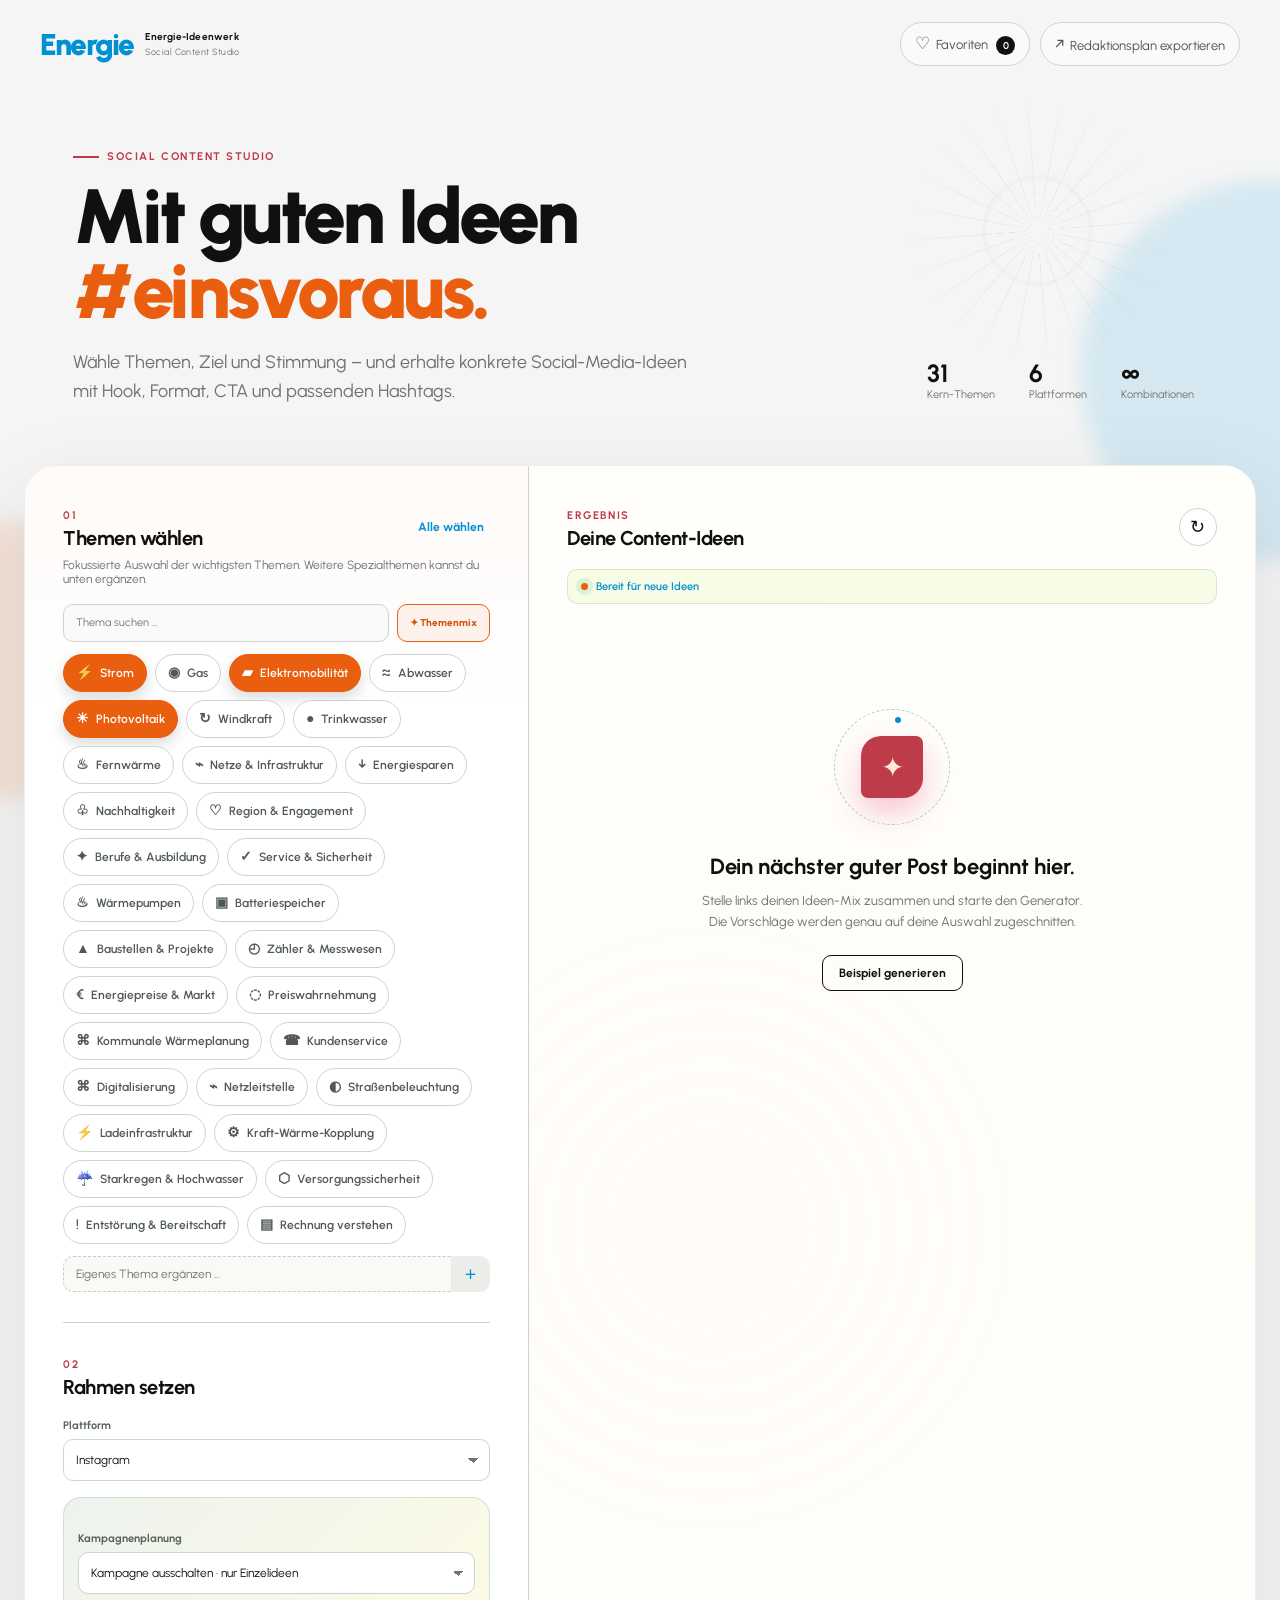
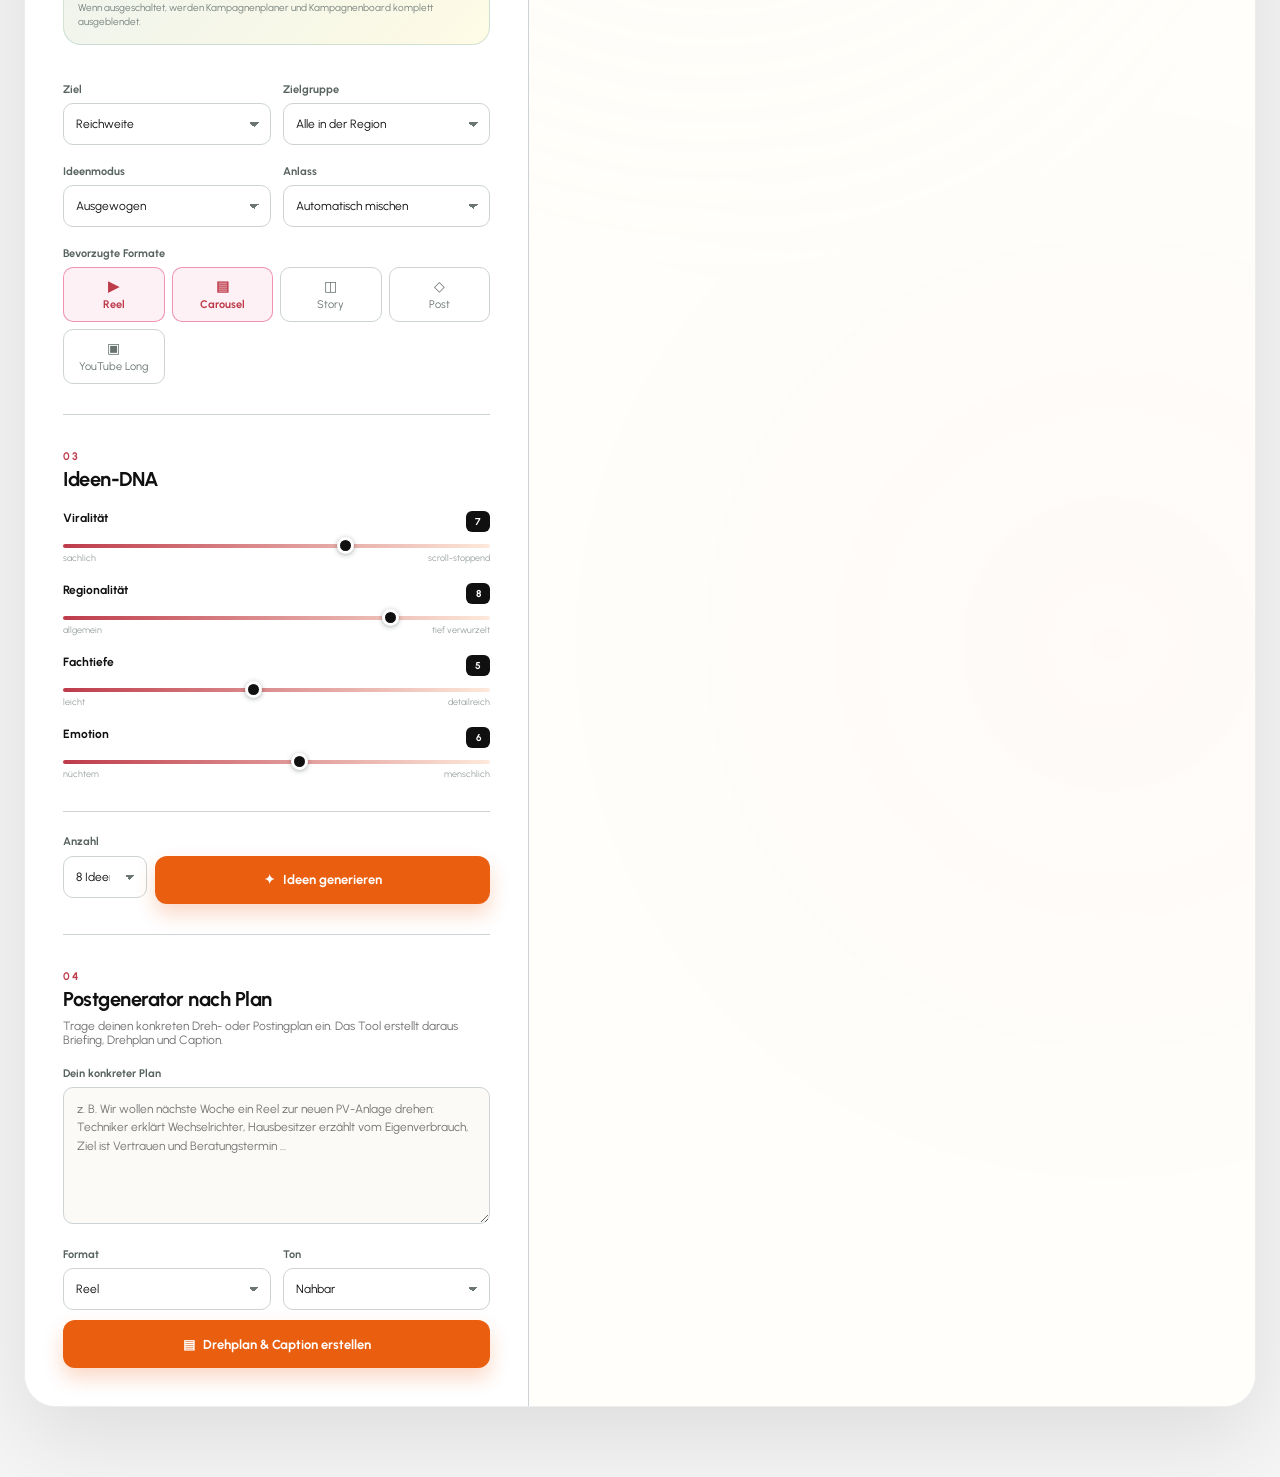
==== index.html @ 3d48c499 "Add professional idea quality workflow" ====
<!doctype html>
<html lang="de">
  <head>
    <meta charset="UTF-8" />
    <meta name="viewport" content="width=device-width, initial-scale=1.0" />
    <meta
      name="description"
      content="Lokaler Social-Media-Ideengenerator für Energie-Ideenwerk"
    />
    <title>Energie-Ideenwerk</title>
    <link rel="preconnect" href="https://fonts.googleapis.com" />
    <link rel="preconnect" href="https://fonts.gstatic.com" crossorigin />
    <link
      href="https://fonts.googleapis.com/css2?family=Urbanist:wght@400;500;600;700;800;900&display=swap"
      rel="stylesheet"
    />
    <link rel="stylesheet" href="styles.css?v=13" />
  </head>
  <body>
    <div class="ambient ambient-one"></div>
    <div class="ambient ambient-two"></div>

    <header class="topbar">
      <a class="brand" href="#" aria-label="Energie-Ideenwerk Startseite">
        <span class="brand-mark" aria-hidden="true">Energie</span>
        <span>
          <strong>Energie-Ideenwerk</strong>
          <small>Social Content Studio</small>
        </span>
      </a>
      <div class="top-actions">
        <button class="quiet-button" id="favoritesButton" type="button">
          <span>♡</span> Favoriten <b id="favoriteCount">0</b>
        </button>
        <button class="quiet-button" id="exportButton" type="button">
          <span>↗</span> Redaktionsplan exportieren
        </button>
      </div>
    </header>

    <main>
      <section class="hero">
        <div class="eyebrow"><span></span> Social Content Studio</div>
        <h1>Mit guten Ideen<br /><em>#einsvoraus.</em></h1>
        <p>
          Wähle Themen, Ziel und Stimmung – und erhalte konkrete Social-Media-Ideen
          mit Hook, Format, CTA und passenden Hashtags.
        </p>
        <div class="hero-stats" aria-label="Vorteile">
          <div><strong>31</strong><span>Kern-Themen</span></div>
          <div><strong>6</strong><span>Plattformen</span></div>
          <div><strong>∞</strong><span>Kombinationen</span></div>
        </div>
      </section>

      <section class="workspace">
        <aside class="config-panel">
          <div class="panel-heading">
            <div>
              <span class="step">01</span>
              <h2>Themen wählen</h2>
            </div>
            <button class="text-button" id="selectAllTopics" type="button">Alle wählen</button>
          </div>
          <p class="helper">Fokussierte Auswahl der wichtigsten Themen. Weitere Spezialthemen kannst du unten ergänzen.</p>
          <div class="topic-tools">
            <input id="topicSearchInput" type="search" placeholder="Thema suchen …" aria-label="Thema suchen" />
            <button id="surpriseTopics" type="button">✦ Themenmix</button>
          </div>
          <div class="chip-grid" id="topicChips"></div>

          <form class="custom-topic" id="customTopicForm">
            <input
              id="customTopicInput"
              type="text"
              maxlength="32"
              placeholder="Eigenes Thema ergänzen …"
              aria-label="Eigenes Thema"
            />
            <button type="submit" aria-label="Thema hinzufügen">+</button>
          </form>

          <div class="divider"></div>

          <div class="panel-heading">
            <div>
              <span class="step">02</span>
              <h2>Rahmen setzen</h2>
            </div>
          </div>

          <div class="field">
            <label for="platform">Plattform</label>
            <select id="platform">
              <option>Instagram</option>
              <option>LinkedIn</option>
              <option>Facebook</option>
              <option>TikTok</option>
              <option>YouTube Shorts</option>
              <option>YouTube Long</option>
              <option>Plattformübergreifend</option>
            </select>
          </div>

          <div class="campaign-entry">
            <div class="field">
              <label for="campaignMode">Kampagnenplanung</label>
              <select id="campaignMode">
                <option value="off" selected>Kampagne ausschalten · nur Einzelideen</option>
                <option value="short">Kurzkampagne · 1 Woche</option>
                <option value="normal">Normale Kampagne · 2 Monate</option>
                <option value="twelve">Kampagne · bis 12 Wochen</option>
                <option value="long">Langzeitkampagne · 6+ Monate</option>
              </select>
              <p class="field-note">Wenn ausgeschaltet, werden Kampagnenplaner und Kampagnenboard komplett ausgeblendet.</p>
            </div>
          </div>

          <div class="field-row">
            <div class="field">
              <label for="goal">Ziel</label>
              <select id="goal">
                <option>Reichweite</option>
                <option>Wissen vermitteln</option>
                <option>Vertrauen stärken</option>
                <option>Interaktion</option>
                <option>Service & Hilfe</option>
                <option>Recruiting</option>
                <option>Produkt erklären</option>
                <option>Image & Marke</option>
                <option>Transparenz schaffen</option>
                <option>Verhalten ändern</option>
                <option>Projekt begleiten</option>
              </select>
            </div>
            <div class="field">
              <label for="audience">Zielgruppe</label>
              <select id="audience">
                <option>Alle in der Region</option>
                <option>Junge Erwachsene</option>
                <option>Familien</option>
                <option>Hausbesitzende</option>
                <option>Unternehmen</option>
                <option>Kommunen</option>
                <option>Bewerber:innen</option>
                <option>Mieter:innen</option>
                <option>Senior:innen</option>
                <option>Eigentümergemeinschaften</option>
                <option>Schüler:innen</option>
                <option>Medien & Öffentlichkeit</option>
              </select>
            </div>
          </div>

          <div class="field-row">
            <div class="field">
              <label for="ideaMode">Ideenmodus</label>
              <select id="ideaMode">
                <option value="balanced">Ausgewogen</option>
                <option value="surprising">Überraschend & mutig</option>
                <option value="editorial">Redaktionell & nahbar</option>
                <option value="campaign">Kampagnenfähig</option>
                <option value="service">Serviceorientiert</option>
                <option value="community">Community-first</option>
              </select>
            </div>
            <div class="field">
              <label for="occasion">Anlass</label>
              <select id="occasion">
                <option value="auto">Automatisch mischen</option>
                <option value="evergreen">Zeitlos</option>
                <option value="season">Saison & Wetter</option>
                <option value="local">Regionale Ereignisse</option>
                <option value="project">Projekt & Meilenstein</option>
                <option value="question">Kundenfrage</option>
              </select>
            </div>
          </div>

          <div class="field">
            <label>Bevorzugte Formate</label>
            <div class="format-options" id="formatOptions">
              <button class="format-option active" type="button" data-format="Reel">
                <span>▶</span> Reel
              </button>
              <button class="format-option active" type="button" data-format="Carousel">
                <span>▤</span> Carousel
              </button>
              <button class="format-option" type="button" data-format="Story">
                <span>◫</span> Story
              </button>
              <button class="format-option" type="button" data-format="Post">
                <span>◇</span> Post
              </button>
              <button class="format-option" type="button" data-format="YouTube Long">
                <span>▣</span> YouTube Long
              </button>
            </div>
          </div>

          <div class="divider"></div>

          <div class="panel-heading">
            <div>
              <span class="step">03</span>
              <h2>Ideen-DNA</h2>
            </div>
          </div>

          <div class="slider-field">
            <div class="slider-label">
              <label for="virality">Viralität</label>
              <output id="viralityValue">7</output>
            </div>
            <input id="virality" type="range" min="1" max="10" value="7" />
            <div class="slider-scale"><span>sachlich</span><span>scroll-stoppend</span></div>
          </div>

          <div class="slider-field">
            <div class="slider-label">
              <label for="regionality">Regionalität</label>
              <output id="regionalityValue">8</output>
            </div>
            <input id="regionality" type="range" min="1" max="10" value="8" />
            <div class="slider-scale"><span>allgemein</span><span>tief verwurzelt</span></div>
          </div>

          <div class="slider-field">
            <div class="slider-label">
              <label for="expertise">Fachtiefe</label>
              <output id="expertiseValue">5</output>
            </div>
            <input id="expertise" type="range" min="1" max="10" value="5" />
            <div class="slider-scale"><span>leicht</span><span>detailreich</span></div>
          </div>

          <div class="slider-field">
            <div class="slider-label">
              <label for="emotion">Emotion</label>
              <output id="emotionValue">6</output>
            </div>
            <input id="emotion" type="range" min="1" max="10" value="6" />
            <div class="slider-scale"><span>nüchtern</span><span>menschlich</span></div>
          </div>

          <div class="generation-footer">
            <label for="ideaCount">Anzahl</label>
            <select id="ideaCount">
              <option value="3">3 Ideen</option>
              <option value="5">5 Ideen</option>
              <option value="8" selected>8 Ideen</option>
              <option value="12">12 Ideen</option>
            </select>
            <button class="generate-button" id="generateButton" type="button">
              <span>✦</span> Ideen generieren
            </button>
          </div>

          <div id="campaignPlannerSection" hidden>
            <div class="divider"></div>

            <div class="panel-heading">
              <div>
                <span class="step">04</span>
                <h2>Kampagnenplaner</h2>
              </div>
            </div>
            <p class="helper">Erstellt aus den Ideen automatisch eine Kampagne mit Dramaturgie und Redaktionsplan.</p>

            <div class="campaign-planner">
              <div class="field">
                <label for="campaignTheme">Kampagnenthema</label>
                <input id="campaignTheme" type="text" placeholder="z. B. Preis & regionaler Wert, PV-Woche, Abwasser erklärt …" />
              </div>
              <div class="field-row">
                <div class="field">
                  <label for="campaignDuration">Dauer</label>
                  <select id="campaignDuration">
                    <option value="1">1 Woche</option>
                    <option value="2">2 Wochen</option>
                    <option value="4">4 Wochen</option>
                    <option value="6">6 Wochen</option>
                    <option value="8" selected>8 Wochen / 2 Monate</option>
                    <option value="10">10 Wochen</option>
                    <option value="12">12 Wochen</option>
                    <option value="26">26 Wochen / 6+ Monate</option>
                  </select>
                </div>
                <div class="field">
                  <label for="campaignFrequency">Frequenz</label>
                  <select id="campaignFrequency">
                    <option value="1">1 Post/Woche</option>
                    <option value="2">2 Posts/Woche</option>
                    <option value="3" selected>3 Posts/Woche</option>
                    <option value="4">4 Posts/Woche</option>
                  </select>
                </div>
              </div>
              <div class="field-row">
                <div class="field">
                  <label for="campaignStart">Startdatum</label>
                  <input id="campaignStart" type="date" />
                </div>
                <div class="field">
                  <label for="campaignArc">Dramaturgie</label>
                  <select id="campaignArc">
                    <option value="trust" selected>Vertrauen aufbauen</option>
                    <option value="education">Wissen vertiefen</option>
                    <option value="activation">Community aktivieren</option>
                    <option value="project">Projekt begleiten</option>
                  </select>
                </div>
              </div>
            </div>
          </div>

          <div class="divider"></div>

          <div class="panel-heading">
            <div>
              <span class="step" id="planGeneratorStep">04</span>
              <h2>Postgenerator nach Plan</h2>
            </div>
          </div>
          <p class="helper">Trage deinen konkreten Dreh- oder Postingplan ein. Das Tool erstellt daraus Briefing, Drehplan und Caption.</p>

          <div class="plan-generator">
            <div class="field">
              <label for="customPlanInput">Dein konkreter Plan</label>
              <textarea id="customPlanInput" rows="6" placeholder="z. B. Wir wollen nächste Woche ein Reel zur neuen PV-Anlage drehen: Techniker erklärt Wechselrichter, Hausbesitzer erzählt vom Eigenverbrauch, Ziel ist Vertrauen und Beratungstermin …"></textarea>
            </div>
            <div class="field-row">
              <div class="field">
                <label for="customPlanFormat">Format</label>
                <select id="customPlanFormat">
                  <option>Reel</option>
                  <option>Carousel</option>
                  <option>Story</option>
                  <option>Post</option>
                  <option>YouTube Long</option>
                </select>
              </div>
              <div class="field">
                <label for="customPlanTone">Ton</label>
                <select id="customPlanTone">
                  <option value="nahbar">Nahbar</option>
                  <option value="sachlich">Sachlich</option>
                  <option value="aktivierend">Aktivierend</option>
                </select>
              </div>
            </div>
            <button class="generate-button plan-generate-button" id="generateFromPlanButton" type="button">
              <span>▤</span> Drehplan & Caption erstellen
            </button>
          </div>
        </aside>

        <section class="results-panel">
          <div class="results-top">
            <div>
              <span class="step">ERGEBNIS</span>
              <h2>Deine Content-Ideen</h2>
            </div>
            <button class="icon-button" id="refreshButton" type="button" title="Neu mischen">↻</button>
          </div>

          <div class="results-summary" id="resultsSummary">
            <span class="pulse"></span>
            Bereit für neue Ideen
          </div>

          <div class="campaign-board" id="campaignBoard" hidden></div>

          <div class="empty-state" id="emptyState">
            <div class="empty-orbit">
              <span class="orbit-dot"></span>
              <div>✦</div>
            </div>
            <h3>Dein nächster guter Post beginnt hier.</h3>
            <p>
              Stelle links deinen Ideen-Mix zusammen und starte den Generator.
              Die Vorschläge werden genau auf deine Auswahl zugeschnitten.
            </p>
            <button type="button" id="demoButton">Beispiel generieren</button>
          </div>

          <div class="idea-list" id="ideaList"></div>
        </section>
      </section>
    </main>

    <div class="toast" id="toast" role="status" aria-live="polite"></div>

    <dialog id="favoritesDialog">
      <div class="dialog-header">
        <div>
          <span class="step">SAMMLUNG</span>
          <h2>Favorisierte Ideen</h2>
        </div>
        <button class="icon-button" id="closeFavorites" type="button">×</button>
      </div>
      <div id="favoritesList" class="favorites-list"></div>
    </dialog>

    <dialog id="briefingDialog" class="briefing-dialog">
      <div class="dialog-header">
        <div>
          <span class="step">PRODUKTIONSBRIEFING</span>
          <h2>Briefing erstellen</h2>
        </div>
        <button class="icon-button" id="closeBriefing" type="button" aria-label="Briefing schließen">×</button>
      </div>
      <div id="briefingContent" class="briefing-content"></div>
      <div class="briefing-actions">
        <button id="copyBriefingButton" class="secondary-studio-button" type="button">□ Briefing kopieren</button>
        <button id="downloadBriefingPdfButton" class="secondary-studio-button" type="button">↓ PDF herunterladen</button>
        <button id="briefingToStudioButton" class="primary-studio-button" type="button">✦ Post im Studio öffnen</button>
      </div>
    </dialog>

    <dialog id="postStudioDialog" class="post-studio-dialog">
      <div class="dialog-header studio-header">
        <div>
          <span class="step">CONTENT-STUDIO</span>
          <h2>Post gestalten</h2>
        </div>
        <div class="studio-status">
          <span><i></i> Änderungen werden live übernommen</span>
        </div>
        <button class="icon-button" id="closePostStudio" type="button" aria-label="Studio schließen">×</button>
      </div>

      <div class="studio-layout">
        <section class="visual-workbench">
          <div class="visual-toolbar">
            <div>
              <span id="studioFormatBadge" class="meta-tag primary">POST</span>
              <span id="studioSlideLabel">Motiv 1 von 1</span>
            </div>
            <div class="visual-toolbar-actions">
              <span class="tool-hint">↖ Element wählen · ziehen zum Verschieben</span>
              <button id="regenerateVisual" class="small-studio-button" type="button">↻ Neue Variante</button>
            </div>
          </div>
          <div class="canvas-stage" id="canvasStage">
            <button class="canvas-media-nav previous" id="canvasPreviousMedia" type="button" aria-label="Vorheriges Fotomotiv">‹</button>
            <canvas id="postCanvas" width="1080" height="1350"></canvas>
            <button class="canvas-media-nav next" id="canvasNextMedia" type="button" aria-label="Nächstes Fotomotiv">›</button>
            <div class="video-indicator" id="videoIndicator" hidden>
              <span></span> Video-Vorschau
            </div>
          </div>
          <p class="canvas-help">Element im Motiv anklicken und mit der Maus verschieben.</p>
          <div class="slide-strip" id="slideStrip"></div>
          <p class="studio-note" id="studioNote">
            Das Motiv wird lokal erstellt und kann direkt als PNG heruntergeladen werden.
          </p>
        </section>

        <section class="caption-workbench">
          <div class="editor-heading">
            <div>
              <span class="step">AUSGEWÄHLTE EBENE</span>
              <h3 id="selectedLayerName">Titel</h3>
            </div>
            <div class="history-actions">
              <button id="undoDesign" type="button" title="Rückgängig">↶</button>
              <button id="redoDesign" type="button" title="Wiederholen">↷</button>
              <button id="resetDesign" type="button" title="Design zurücksetzen">Reset</button>
            </div>
          </div>

          <div class="layer-list" id="layerList">
            <button type="button" data-layer="image">▧ Foto</button>
            <button type="button" data-layer="logo">Logo</button>
            <button type="button" data-layer="kicker">Thema</button>
            <button type="button" data-layer="title" class="active">Titel</button>
            <button type="button" data-layer="body">Unterzeile</button>
            <button type="button" data-layer="footer">Fußzeile</button>
          </div>

          <div class="element-controls" id="textElementControls">
            <div class="edit-callout"><strong>Live-Editor</strong> – jede Änderung erscheint sofort links im Motiv.</div>
            <label for="elementText">Textinhalt</label>
            <textarea id="elementText" rows="3"></textarea>
            <label class="color-label" for="elementColor">Textfarbe</label>
            <div class="color-control">
              <input id="elementColor" type="color" value="#ffffff" />
              <div class="color-swatches" id="colorSwatches" aria-label="Markenfarben">
                <button type="button" data-color="#ffffff" style="--swatch:#ffffff" aria-label="Weiß"></button>
                <button type="button" data-color="#101010" style="--swatch:#101010" aria-label="Schwarz"></button>
                <button type="button" data-color="#e95e0f" style="--swatch:#e95e0f" aria-label="Orange"></button>
                <button type="button" data-color="#be3b4a" style="--swatch:#be3b4a" aria-label="Rot"></button>
                <button type="button" data-color="#0090d4" style="--swatch:#0090d4" aria-label="Blau"></button>
                <button type="button" data-color="#fde9db" style="--swatch:#fde9db" aria-label="Creme"></button>
              </div>
              <span id="elementColorHex">#FFFFFF</span>
            </div>
            <div class="background-color-control" id="backgroundColorControl" hidden>
              <label for="elementBackground">Flächenfarbe</label>
              <div class="compact-color-control">
                <input id="elementBackground" type="color" value="#0090d4" />
                <span id="elementBackgroundHex">#0090D4</span>
              </div>
            </div>
            <div class="control-grid">
              <div class="wide-control">
                <label for="elementFont">Schriftart</label>
                <select id="elementFont">
                  <option value="Urbanist">Urbanist · Energie-Ideenwerk-Stil</option>
                  <option value="Arial">Arial · Neutral</option>
                  <option value="Georgia">Georgia · Editorial</option>
                  <option value="Impact">Impact · Plakativ</option>
                  <option value="Courier New">Courier New · Technisch</option>
                  <option value="Trebuchet MS">Trebuchet · Modern</option>
                </select>
              </div>
              <div>
                <label for="elementAlign">Ausrichtung</label>
                <select id="elementAlign">
                  <option value="left">Links</option>
                  <option value="center">Mittig</option>
                  <option value="right">Rechts</option>
                </select>
              </div>
              <div>
                <label for="elementWeight">Schriftstärke</label>
                <select id="elementWeight">
                  <option value="500">Normal</option>
                  <option value="700">Fett</option>
                  <option value="900">Extra fett</option>
                </select>
              </div>
              <div class="wide-control">
                <div class="control-label"><label for="elementSize">Größe</label><output id="elementSizeValue">70</output></div>
                <input id="elementSize" type="range" min="16" max="130" value="70" />
              </div>
              <div class="wide-control">
                <div class="control-label"><label for="elementOpacity">Deckkraft</label><output id="elementOpacityValue">100%</output></div>
                <input id="elementOpacity" type="range" min="0" max="100" value="100" />
              </div>
              <div class="wide-control">
                <div class="control-label"><label for="elementSpacing">Zeichenabstand</label><output id="elementSpacingValue">0</output></div>
                <input id="elementSpacing" type="range" min="-3" max="12" value="0" />
              </div>
            </div>
            <button class="visibility-button" id="toggleLayerVisibility" type="button">◉ Ebene ausblenden</button>
          </div>

          <div class="element-controls image-controls" id="imageElementControls" hidden>
            <div class="media-browser">
              <div class="media-browser-heading">
                <div>
                  <strong>Ähnliche Motive</strong>
                  <span id="mediaCounter">1 von 6</span>
                </div>
                <div>
                  <button id="previousMedia" type="button" aria-label="Vorheriges Bild">‹</button>
                  <button id="nextMedia" type="button" aria-label="Nächstes Bild">›</button>
                </div>
              </div>
              <div class="media-thumbnails" id="mediaThumbnails"></div>
            </div>
            <div class="control-grid">
              <div class="wide-control">
                <div class="control-label"><label for="imageZoom">Bild-Zoom</label><output id="imageZoomValue">100%</output></div>
                <input id="imageZoom" type="range" min="100" max="190" value="100" />
              </div>
              <div class="wide-control">
                <div class="control-label"><label for="imageBrightness">Helligkeit</label><output id="imageBrightnessValue">100%</output></div>
                <input id="imageBrightness" type="range" min="55" max="145" value="100" />
              </div>
            </div>
            <label class="upload-image-button" for="customImageInput">＋ Eigenes Foto einsetzen</label>
            <input id="customImageInput" type="file" accept="image/png,image/jpeg,image/webp" hidden />
            <div class="ai-image-generator">
              <div class="ai-image-heading">
                <div>
                  <strong>KI-Bildgenerator</strong>
                  <span>Motiv-Briefing passend zur Idee</span>
                </div>
                <button id="refreshAiPrompt" type="button">Neu</button>
              </div>
              <label for="aiImagePrompt">Prompt</label>
              <textarea id="aiImagePrompt" rows="5"></textarea>
              <div class="ai-generator-actions">
                <button id="copyAiPrompt" type="button">Prompt kopieren</button>
                <button id="openAiGenerator" type="button">In ChatGPT öffnen</button>
              </div>
              <p>
                Für finale Veröffentlichungen bitte Bildrechte, echte Energie-Anlagen und Freigaben prüfen.
              </p>
            </div>
          </div>

          <div class="editor-divider"></div>
          <label for="captionText">Fertige Caption</label>
          <textarea id="captionText" spellcheck="true"></textarea>
          <div class="caption-stats">
            <span id="captionLength">0 Zeichen</span>
            <span id="captionPlatform">für Instagram</span>
          </div>

          <div class="studio-settings">
            <div class="field">
              <label for="visualStyle">Bildstil</label>
              <select id="visualStyle">
                <option value="editorial">Editorial & klar</option>
                <option value="bold">Mutig & plakativ</option>
                <option value="natural">Natürlich & regional</option>
              </select>
            </div>
            <div class="field">
              <label for="captionTone">Caption-Ton</label>
              <select id="captionTone">
                <option value="nahbar">Nahbar</option>
                <option value="sachlich">Sachlich</option>
                <option value="aktivierend">Aktivierend</option>
              </select>
            </div>
          </div>

          <div class="production-info">
            <strong id="productionTitle">Bereit zur Veröffentlichung</strong>
            <p id="productionDescription">
              Motiv, Caption, CTA und Hashtags sind aufeinander abgestimmt.
            </p>
          </div>

          <div class="shotlist-panel" id="shotlistPanel" hidden>
            <span class="detail-label">Videoansatz · Drehplan</span>
            <ol id="shotlist"></ol>
          </div>

          <div class="studio-actions">
            <button class="secondary-studio-button" id="copyCaptionButton" type="button">
              □ Caption kopieren
            </button>
            <button class="primary-studio-button" id="downloadAssetButton" type="button">
              ↓ Bild herunterladen
            </button>
          </div>
        </section>
      </div>
    </dialog>

    <script src="assets/vendor/html2canvas.min.js"></script>
    <script src="assets/vendor/jspdf.umd.min.js"></script>
    <script src="app.js?v=13"></script>
  </body>
</html>
---- styles.css ----
:root {
  --ink: #101010;
  --muted: #707070;
  --paper: #f5f5f5;
  --white: #ffffff;
  --pink: #be3b4a;
  --pink-dark: #9c2d3b;
  --green: #e95e0f;
  --lime: #fde9db;
  --teal: #0090d4;
  --line: #cdd3d5;
  --shadow: 0 24px 70px rgba(0, 0, 0, 0.12);
}

* {
  box-sizing: border-box;
}

html {
  scroll-behavior: smooth;
}

body {
  margin: 0;
  min-width: 320px;
  color: var(--ink);
  background: var(--paper);
  font-family: "Urbanist", sans-serif;
}

button,
select,
input {
  font: inherit;
}

button {
  color: inherit;
}

.ambient {
  position: fixed;
  z-index: -1;
  border-radius: 999px;
  filter: blur(10px);
  pointer-events: none;
}

.ambient-one {
  width: 380px;
  height: 380px;
  right: -180px;
  top: 180px;
  background: rgba(0, 144, 212, 0.13);
}

.ambient-two {
  width: 280px;
  height: 280px;
  left: -150px;
  top: 520px;
  background: rgba(233, 94, 15, 0.12);
}

.topbar {
  max-width: 1440px;
  margin: 0 auto;
  padding: 22px 40px;
  display: flex;
  align-items: center;
  justify-content: space-between;
}

.brand {
  display: flex;
  align-items: center;
  gap: 12px;
  color: var(--ink);
  text-decoration: none;
}

.brand-mark {
  position: relative;
  width: auto;
  height: auto;
  color: var(--teal);
  font-family: "Urbanist", sans-serif;
  font-size: 30px;
  font-weight: 900;
  letter-spacing: -0.06em;
  line-height: 0.9;
}

.brand-mark span {
  position: relative;
  color: #0090d4;
}

.brand > span:last-child {
  display: flex;
  flex-direction: column;
  line-height: 1;
}

.brand strong {
  font-family: "Urbanist", sans-serif;
  font-size: 10px;
  letter-spacing: 0.02em;
}

.brand small {
  margin-top: 5px;
  color: var(--muted);
  font-size: 9px;
  letter-spacing: 0.05em;
}

.top-actions {
  display: flex;
  gap: 10px;
}

.quiet-button,
.icon-button,
.text-button {
  border: 0;
  background: transparent;
  cursor: pointer;
}

.quiet-button {
  padding: 10px 14px;
  border: 1px solid var(--line);
  border-radius: 999px;
  color: #495651;
  background: rgba(255, 254, 250, 0.55);
  font-size: 13px;
  transition: 0.2s ease;
}

.quiet-button:hover {
  border-color: #bbbdb7;
  background: white;
  transform: translateY(-1px);
}

.quiet-button span {
  margin-right: 3px;
  font-size: 17px;
}

.quiet-button b {
  display: inline-grid;
  place-items: center;
  min-width: 19px;
  height: 19px;
  margin-left: 5px;
  padding: 0 5px;
  border-radius: 999px;
  background: var(--ink);
  color: white;
  font-size: 10px;
}

main {
  width: min(1400px, calc(100% - 48px));
  margin: 0 auto 70px;
}

.hero {
  position: relative;
  padding: 62px 4% 58px;
  overflow: hidden;
}

.hero::after {
  content: "";
  position: absolute;
  top: 10px;
  right: 7%;
  width: 265px;
  height: 265px;
  opacity: 0.5;
  background:
    radial-gradient(circle at center, transparent 27%, rgba(25, 123, 108, 0.1) 28% 29%, transparent 30%),
    repeating-conic-gradient(from 10deg, rgba(25, 123, 108, 0.24) 0 1deg, transparent 1deg 15deg);
  border-radius: 50%;
  mask-image: radial-gradient(circle, black, transparent 70%);
}

.eyebrow,
.step {
  color: var(--pink);
  font-size: 11px;
  font-weight: 700;
  letter-spacing: 0.14em;
  text-transform: uppercase;
}

.eyebrow {
  display: flex;
  align-items: center;
  gap: 8px;
}

.eyebrow span {
  width: 26px;
  height: 2px;
  background: var(--pink);
}

h1,
h2,
h3 {
  font-family: "Urbanist", sans-serif;
}

.hero h1 {
  position: relative;
  z-index: 1;
  max-width: 800px;
  margin: 16px 0 18px;
  font-size: clamp(46px, 6vw, 86px);
  line-height: 0.98;
  font-weight: 900;
  letter-spacing: -0.045em;
}

.hero h1 em {
  color: #e95e0f;
  font-style: normal;
}

.hero > p {
  max-width: 620px;
  margin: 0;
  color: var(--muted);
  font-size: 18px;
  line-height: 1.65;
}

.hero-stats {
  position: absolute;
  right: 5%;
  bottom: 64px;
  z-index: 1;
  display: flex;
  gap: 34px;
}

.hero-stats div {
  display: flex;
  flex-direction: column;
}

.hero-stats strong {
  font-family: "Urbanist", sans-serif;
  font-size: 25px;
}

.hero-stats span {
  color: var(--muted);
  font-size: 11px;
}

.workspace {
  display: grid;
  grid-template-columns: minmax(380px, 0.82fr) minmax(520px, 1.18fr);
  min-height: 800px;
  border: 1px solid rgba(18, 32, 29, 0.08);
  border-radius: 32px;
  overflow: hidden;
  background: var(--white);
  box-shadow: 0 30px 90px rgba(0, 0, 0, 0.1);
}

.config-panel,
.results-panel {
  padding: 38px;
}

.config-panel {
  border-right: 1px solid var(--line);
  background:
    linear-gradient(180deg, rgba(253, 233, 219, 0.2), transparent 240px),
    #fff;
}

.results-panel {
  background:
    linear-gradient(rgba(255, 254, 250, 0.91), rgba(255, 254, 250, 0.91)),
    radial-gradient(circle at 25% 30%, var(--lime), transparent 35%),
    radial-gradient(circle at 80% 70%, rgba(223, 29, 103, 0.2), transparent 32%);
}

.campaign-entry {
  display: grid;
  gap: 12px;
  margin: 16px 0 18px;
  padding: 14px;
  border: 1px solid rgba(25, 123, 108, 0.18);
  border-radius: 18px;
  background:
    linear-gradient(135deg, rgba(25, 123, 108, 0.08), rgba(242, 230, 0, 0.08)),
    #fffdf8;
}

.field-note {
  margin: 7px 0 0;
  color: #75817d;
  font-size: 10px;
  line-height: 1.45;
}

.campaign-planner input,
.plan-generator textarea {
  width: 100%;
  padding: 12px 13px;
  border: 1px solid var(--line);
  border-radius: 10px;
  outline: none;
  background: #fbfaf7;
  color: var(--ink);
  font: 12px/1.55 "Urbanist", sans-serif;
}

.plan-generator textarea {
  resize: vertical;
  min-height: 132px;
}

.campaign-planner input:focus,
.plan-generator textarea:focus {
  border-color: var(--teal);
  box-shadow: 0 0 0 3px rgba(25, 123, 108, 0.08);
}

.plan-generate-button {
  width: 100%;
  margin-top: 10px;
}

.campaign-board {
  margin: 18px 0 20px;
  padding: 18px;
  border: 1px solid rgba(25, 123, 108, 0.14);
  border-radius: 22px;
  background:
    linear-gradient(135deg, rgba(25, 123, 108, 0.08), rgba(233, 94, 15, 0.08)),
    rgba(255, 255, 255, 0.78);
  box-shadow: 0 12px 34px rgba(30, 49, 43, 0.07);
}

.campaign-board-header {
  display: flex;
  gap: 16px;
  align-items: flex-start;
  justify-content: space-between;
  margin-bottom: 14px;
}

.campaign-board-header h3 {
  margin: 4px 0 4px;
  font-size: 19px;
  letter-spacing: -0.025em;
}

.campaign-board-header p {
  margin: 0;
  color: var(--muted);
  font-size: 12px;
  line-height: 1.55;
}

.campaign-board-header button,
.campaign-create-post {
  border: 1px solid rgba(25, 123, 108, 0.22);
  border-radius: 999px;
  background: white;
  color: var(--teal);
  cursor: pointer;
  font-size: 10px;
  font-weight: 800;
  white-space: nowrap;
}

.campaign-board-header button {
  padding: 9px 12px;
}

.campaign-timeline {
  display: grid;
  gap: 9px;
}

.campaign-slot {
  display: grid;
  grid-template-columns: 82px 1fr auto;
  gap: 12px;
  align-items: center;
  padding: 12px;
  border: 1px solid rgba(18, 32, 29, 0.08);
  border-radius: 15px;
  background: rgba(255, 255, 255, 0.82);
}

.campaign-date strong,
.campaign-role {
  display: block;
  font-size: 10px;
  font-weight: 900;
  text-transform: uppercase;
}

.campaign-date span {
  display: block;
  margin-top: 3px;
  color: #909995;
  font-size: 9px;
  font-weight: 700;
}

.campaign-role {
  color: var(--pink);
  letter-spacing: 0.05em;
}

.campaign-slot h4 {
  margin: 4px 0 3px;
  font-size: 13px;
  line-height: 1.35;
}

.campaign-slot p {
  margin: 0;
  color: var(--muted);
  font-size: 10px;
}

.campaign-create-post {
  padding: 8px 10px;
}

.panel-heading,
.results-top,
.dialog-header {
  display: flex;
  align-items: center;
  justify-content: space-between;
}

.panel-heading h2,
.results-top h2,
.dialog-header h2 {
  margin: 3px 0 0;
  font-size: 20px;
  letter-spacing: -0.025em;
}

.text-button {
  color: var(--teal);
  font-size: 12px;
  font-weight: 700;
}

.helper {
  margin: 8px 0 18px;
  color: var(--muted);
  font-size: 12px;
}

.topic-tools {
  display: grid;
  grid-template-columns: 1fr auto;
  gap: 8px;
  margin-bottom: 12px;
}

.topic-tools input {
  min-width: 0;
  height: 38px;
  padding: 0 12px;
  border: 1px solid var(--line);
  border-radius: 10px;
  outline: none;
  background: #fafaf8;
  font-size: 11px;
}

.topic-tools input:focus {
  border-color: #0090d4;
  box-shadow: 0 0 0 3px rgba(0, 144, 212, 0.08);
}

.topic-tools button {
  padding: 0 12px;
  border: 1px solid #e95e0f;
  border-radius: 10px;
  background: rgba(233, 94, 15, 0.07);
  color: #d1540d;
  cursor: pointer;
  font-size: 10px;
  font-weight: 800;
}

.chip-grid {
  display: flex;
  flex-wrap: wrap;
  gap: 8px;
}

.topic-chip {
  display: flex;
  align-items: center;
  gap: 7px;
  min-height: 38px;
  padding: 8px 12px;
  border: 1px solid var(--line);
  border-radius: 999px;
  background: white;
  color: #4e5955;
  cursor: pointer;
  font-size: 12px;
  font-weight: 600;
  transition: 0.18s ease;
}

.topic-chip:hover {
  border-color: #a8b4ae;
  transform: translateY(-1px);
}

.topic-chip.active {
  border-color: #e95e0f;
  background: #e95e0f;
  color: white;
  box-shadow: 0 6px 14px rgba(18, 32, 29, 0.16);
}

.topic-chip .topic-icon {
  font-size: 14px;
  filter: saturate(0.8);
}

.no-topic-result {
  margin: 8px 0;
  color: var(--muted);
  font-size: 11px;
}

.custom-topic {
  display: flex;
  margin-top: 12px;
}

.custom-topic input {
  width: 100%;
  padding: 10px 12px;
  border: 1px dashed #c9cbc6;
  border-right: 0;
  border-radius: 10px 0 0 10px;
  outline: none;
  background: #faf9f5;
  color: var(--ink);
  font-size: 12px;
}

.custom-topic input:focus {
  border-color: var(--teal);
}

.custom-topic button {
  width: 42px;
  border: 0;
  border-radius: 0 10px 10px 0;
  background: #ebeee8;
  color: var(--teal);
  cursor: pointer;
  font-size: 19px;
}

.divider {
  height: 1px;
  margin: 30px 0;
  background: var(--line);
}

.field {
  margin-top: 20px;
}

.field-row {
  display: grid;
  grid-template-columns: 1fr 1fr;
  gap: 12px;
}

.field label,
.generation-footer > label {
  display: block;
  margin-bottom: 7px;
  color: #57635f;
  font-size: 11px;
  font-weight: 700;
}

select {
  width: 100%;
  height: 42px;
  padding: 0 36px 0 12px;
  border: 1px solid var(--line);
  border-radius: 10px;
  appearance: none;
  outline: none;
  color: var(--ink);
  background:
    linear-gradient(45deg, transparent 50%, #6b7672 50%) calc(100% - 16px) 18px / 5px 5px no-repeat,
    linear-gradient(135deg, #6b7672 50%, transparent 50%) calc(100% - 11px) 18px / 5px 5px no-repeat,
    white;
  font-size: 12px;
  cursor: pointer;
}

select:focus {
  border-color: var(--teal);
  box-shadow: 0 0 0 3px rgba(25, 123, 108, 0.1);
}

.format-options {
  display: grid;
  grid-template-columns: repeat(4, 1fr);
  gap: 7px;
}

.format-option {
  padding: 10px 5px;
  border: 1px solid var(--line);
  border-radius: 10px;
  background: white;
  color: #68736f;
  cursor: pointer;
  font-size: 11px;
  transition: 0.16s ease;
}

.format-option span {
  display: block;
  margin-bottom: 3px;
  font-size: 14px;
}

.format-option.active {
  border-color: rgba(223, 29, 103, 0.45);
  background: rgba(223, 29, 103, 0.06);
  color: var(--pink);
  font-weight: 700;
}

.slider-field {
  margin-top: 20px;
}

.slider-label {
  display: flex;
  justify-content: space-between;
  font-size: 12px;
  font-weight: 700;
}

.slider-label output {
  display: grid;
  place-items: center;
  width: 24px;
  height: 21px;
  border-radius: 6px;
  background: var(--ink);
  color: white;
  font-size: 10px;
}

input[type="range"] {
  width: 100%;
  height: 4px;
  margin: 12px 0 4px;
  appearance: none;
  border-radius: 999px;
  background: linear-gradient(90deg, var(--pink), var(--lime));
  cursor: pointer;
}

input[type="range"]::-webkit-slider-thumb {
  width: 17px;
  height: 17px;
  appearance: none;
  border: 3px solid white;
  border-radius: 50%;
  background: var(--ink);
  box-shadow: 0 1px 5px rgba(18, 32, 29, 0.35);
}

.slider-scale {
  display: flex;
  justify-content: space-between;
  color: #98a09d;
  font-size: 9px;
}

.generation-footer {
  display: grid;
  grid-template-columns: 84px 1fr;
  gap: 8px;
  margin-top: 32px;
  padding-top: 23px;
  border-top: 1px solid var(--line);
}

.generation-footer label {
  grid-column: 1 / -1;
  margin: 0;
}

.generate-button {
  height: 48px;
  border: 0;
  border-radius: 12px;
  background: #e95e0f;
  color: white;
  cursor: pointer;
  font-family: "Urbanist", sans-serif;
  font-size: 13px;
  font-weight: 700;
  box-shadow: 0 10px 20px rgba(233, 94, 15, 0.24);
  transition: 0.2s ease;
}

.generate-button:hover {
  background: #d1540d;
  transform: translateY(-2px);
  box-shadow: 0 13px 25px rgba(223, 29, 103, 0.3);
}

.generate-button:active {
  transform: translateY(0);
}

.generate-button span {
  margin-right: 5px;
  color: white;
}

.icon-button {
  display: grid;
  place-items: center;
  width: 38px;
  height: 38px;
  border: 1px solid var(--line);
  border-radius: 50%;
  background: rgba(255, 255, 255, 0.75);
  font-size: 18px;
  transition: 0.2s ease;
}

.icon-button:hover {
  border-color: var(--ink);
  transform: rotate(12deg);
}

.results-summary {
  display: flex;
  align-items: center;
  gap: 8px;
  margin: 19px 0 24px;
  padding: 10px 13px;
  border: 1px solid rgba(25, 123, 108, 0.15);
  border-radius: 10px;
  background: rgba(201, 237, 117, 0.16);
  color: var(--teal);
  font-size: 11px;
  font-weight: 600;
}

.pulse {
  width: 7px;
  height: 7px;
  border-radius: 50%;
  background: var(--green);
  box-shadow: 0 0 0 5px rgba(78, 174, 117, 0.14);
}

.empty-state {
  max-width: 390px;
  margin: 105px auto;
  text-align: center;
}

.empty-orbit {
  position: relative;
  display: grid;
  place-items: center;
  width: 116px;
  height: 116px;
  margin: 0 auto 28px;
  border: 1px dashed rgba(25, 123, 108, 0.35);
  border-radius: 50%;
}

.empty-orbit div {
  display: grid;
  place-items: center;
  width: 62px;
  height: 62px;
  border-radius: 20px 7px 20px 7px;
  background: var(--pink);
  color: var(--lime);
  font-size: 28px;
  box-shadow: 0 14px 30px rgba(223, 29, 103, 0.25);
}

.orbit-dot {
  position: absolute;
  top: 4px;
  left: 50%;
  width: 12px;
  height: 12px;
  border: 3px solid var(--white);
  border-radius: 50%;
  background: var(--teal);
  transform-origin: 0 54px;
  animation: orbit 5s linear infinite;
}

@keyframes orbit {
  to { transform: rotate(360deg); }
}

.empty-state h3 {
  margin: 0 0 10px;
  font-size: 22px;
}

.empty-state p {
  margin: 0;
  color: var(--muted);
  font-size: 13px;
  line-height: 1.65;
}

.empty-state button {
  margin-top: 22px;
  padding: 10px 16px;
  border: 1px solid var(--ink);
  border-radius: 9px;
  background: transparent;
  cursor: pointer;
  font-size: 12px;
  font-weight: 700;
}

.idea-list {
  display: grid;
  gap: 14px;
}

.idea-card {
  position: relative;
  padding: 24px;
  overflow: hidden;
  border: 1px solid rgba(18, 32, 29, 0.1);
  border-radius: 20px;
  background: rgba(255, 255, 255, 0.88);
  box-shadow: 0 8px 24px rgba(30, 49, 43, 0.06);
  animation: rise 0.45s both;
  transition: 0.2s ease;
}

.idea-card::before {
  content: "";
  position: absolute;
  top: 18px;
  bottom: 18px;
  left: 0;
  width: 4px;
  border-radius: 0 4px 4px 0;
  background: linear-gradient(#e95e0f, #be3b4a);
}

.idea-card:hover {
  border-color: rgba(25, 123, 108, 0.28);
  transform: translateY(-2px);
  box-shadow: 0 13px 32px rgba(30, 49, 43, 0.09);
}

@keyframes rise {
  from { opacity: 0; transform: translateY(12px); }
}

.card-number {
  position: absolute;
  right: -4px;
  top: -20px;
  color: rgba(18, 32, 29, 0.035);
  font-family: "Urbanist", sans-serif;
  font-size: 96px;
  font-weight: 800;
  line-height: 1;
}

.card-meta {
  position: relative;
  display: flex;
  align-items: center;
  justify-content: space-between;
  gap: 10px;
}

.meta-tags {
  display: flex;
  flex-wrap: wrap;
  gap: 6px;
}

.meta-tag {
  padding: 5px 8px;
  border-radius: 6px;
  background: #f0f2ed;
  color: #63706b;
  font-size: 9px;
  font-weight: 700;
  letter-spacing: 0.05em;
  text-transform: uppercase;
}

.meta-tag.primary {
  background: rgba(223, 29, 103, 0.09);
  color: var(--pink);
}

.score {
  color: var(--teal);
  font-size: 10px;
  font-weight: 700;
}

.score-group {
  display: flex;
  flex-direction: column;
  align-items: flex-end;
  gap: 6px;
}

.approval-chip {
  display: inline-flex;
  align-items: center;
  gap: 5px;
  padding: 5px 8px;
  border-radius: 999px;
  background: #f5f4ef;
  color: #68736f;
  font-size: 9px;
  font-weight: 800;
  white-space: nowrap;
}

.approval-chip i {
  width: 7px;
  height: 7px;
  border-radius: 999px;
  background: currentColor;
}

.approval-chip.green {
  background: rgba(25, 123, 108, 0.1);
  color: var(--teal);
}

.approval-chip.yellow {
  background: rgba(242, 230, 0, 0.22);
  color: #7a7000;
}

.approval-chip.red {
  background: rgba(223, 29, 103, 0.1);
  color: var(--pink);
}

.idea-card h3 {
  position: relative;
  margin: 14px 40px 7px 0;
  font-size: 19px;
  line-height: 1.35;
  letter-spacing: -0.025em;
}

.topic-statement {
  position: relative;
  margin: 0 0 12px;
  color: var(--teal);
  font-size: 12px;
  font-weight: 800;
  line-height: 1.55;
}

.idea-media {
  position: relative;
  height: 190px;
  margin: 15px 0 17px;
  overflow: hidden;
  border-radius: 14px;
  background: #e8e9e5;
}

.idea-media img {
  width: 100%;
  height: 100%;
  object-fit: cover;
  transition: transform 0.45s ease;
}

.idea-card:hover .idea-media img {
  transform: scale(1.025);
}

.idea-media::after {
  content: "";
  position: absolute;
  inset: 40% 0 0;
  background: linear-gradient(transparent, rgba(0, 0, 0, 0.62));
}

.idea-media span {
  position: absolute;
  right: 12px;
  bottom: 10px;
  left: 12px;
  z-index: 1;
  color: white;
  font-size: 9px;
  font-weight: 700;
  line-height: 1.3;
}

.hook {
  position: relative;
  margin: 0 0 14px;
  color: var(--pink);
  font-size: 13px;
  font-weight: 700;
}

.concept {
  position: relative;
  margin: 0;
  color: #5e6a66;
  font-size: 12px;
  line-height: 1.65;
}

.strategy-panel {
  display: grid;
  grid-template-columns: 0.78fr 1.22fr;
  gap: 10px;
  margin-top: 15px;
}

.pillar-note,
.why-note {
  padding: 12px;
  border: 1px solid rgba(25, 123, 108, 0.13);
  border-radius: 13px;
  background: #fbfaf5;
}

.pillar-note span,
.why-note span {
  display: block;
  margin-bottom: 5px;
  color: #9aa19f;
  font-size: 8px;
  font-weight: 900;
  letter-spacing: 0.08em;
  text-transform: uppercase;
}

.pillar-note strong {
  display: block;
  color: var(--teal);
  font-size: 13px;
}

.pillar-note small,
.why-note p {
  display: block;
  margin: 4px 0 0;
  color: #59645f;
  font-size: 10px;
  line-height: 1.45;
}

.quality-grid {
  display: grid;
  grid-template-columns: repeat(4, 1fr);
  gap: 7px;
  margin-top: 10px;
}

.quality-grid span {
  padding: 8px 9px;
  border-radius: 11px;
  background: #f2f4ed;
}

.quality-grid b,
.quality-grid small {
  display: block;
}

.quality-grid b {
  color: var(--ink);
  font-size: 12px;
  line-height: 1.1;
}

.quality-grid small {
  margin-top: 2px;
  color: #87908c;
  font-size: 8px;
  font-weight: 800;
  letter-spacing: 0.06em;
  text-transform: uppercase;
}

.idea-brief {
  display: grid;
  grid-template-columns: 1fr 1fr;
  gap: 8px;
  margin-top: 16px;
}

.idea-brief div {
  padding: 10px 11px;
  border: 1px solid #e8e9e5;
  border-radius: 10px;
  background: #f8f8f5;
}

.idea-brief span {
  display: block;
  margin-bottom: 3px;
  color: #949b98;
  font-size: 8px;
  font-weight: 800;
  letter-spacing: 0.08em;
  text-transform: uppercase;
}

.idea-brief strong {
  display: block;
  color: #4f5955;
  font-size: 10px;
  line-height: 1.35;
}

.idea-details {
  display: grid;
  grid-template-columns: 1fr 1fr;
  gap: 12px;
  margin-top: 17px;
  padding-top: 15px;
  border-top: 1px solid #ecece7;
}

.detail-label {
  display: block;
  margin-bottom: 4px;
  color: #9aa19f;
  font-size: 9px;
  font-weight: 700;
  letter-spacing: 0.08em;
  text-transform: uppercase;
}

.idea-details p {
  margin: 0;
  color: #53605c;
  font-size: 11px;
  line-height: 1.5;
}

.hashtags {
  margin: 14px 0 0;
  color: var(--teal);
  font-size: 10px;
}

.card-actions {
  display: flex;
  flex-wrap: wrap;
  gap: 7px;
  margin-top: 16px;
}

.card-action {
  padding: 7px 10px;
  border: 1px solid var(--line);
  border-radius: 8px;
  background: white;
  cursor: pointer;
  color: #58635f;
  font-size: 10px;
  font-weight: 700;
}

.card-action:hover,
.card-action.active {
  border-color: var(--pink);
  color: var(--pink);
}

.create-post-action {
  border-color: #e95e0f;
  background: #e95e0f;
  color: white;
  padding-inline: 13px;
  box-shadow: 0 7px 15px rgba(233, 94, 15, 0.18);
}

.create-post-action:hover {
  border-color: var(--pink);
  background: var(--pink);
  color: white;
}

.briefing-action {
  border-color: rgba(25, 123, 108, 0.28);
  color: var(--teal);
}

.briefing-action:hover {
  border-color: var(--teal);
  background: rgba(25, 123, 108, 0.08);
  color: var(--teal);
}

.toast {
  position: fixed;
  left: 50%;
  bottom: 25px;
  z-index: 20;
  padding: 11px 17px;
  border-radius: 999px;
  background: var(--ink);
  color: white;
  opacity: 0;
  pointer-events: none;
  font-size: 12px;
  transform: translate(-50%, 12px);
  transition: 0.25s ease;
  box-shadow: 0 10px 30px rgba(18, 32, 29, 0.25);
}

.toast.show {
  opacity: 1;
  transform: translate(-50%, 0);
}

dialog {
  width: min(720px, calc(100% - 32px));
  max-height: 82vh;
  padding: 28px;
  border: 0;
  border-radius: 22px;
  background: var(--white);
  color: var(--ink);
  box-shadow: var(--shadow);
}

dialog::backdrop {
  background: rgba(18, 32, 29, 0.42);
  backdrop-filter: blur(4px);
}

.briefing-dialog {
  width: min(980px, calc(100% - 32px));
}

.briefing-content {
  display: grid;
  gap: 16px;
  max-height: 62vh;
  margin-top: 22px;
  padding-right: 6px;
  overflow-y: auto;
}

.briefing-hero {
  padding: 18px;
  border: 1px solid rgba(25, 123, 108, 0.14);
  border-radius: 18px;
  background:
    linear-gradient(135deg, rgba(25, 123, 108, 0.08), rgba(233, 94, 15, 0.08)),
    white;
}

.briefing-hero h3 {
  margin: 12px 0 6px;
  font-size: 24px;
  line-height: 1.2;
  letter-spacing: -0.03em;
}

.briefing-hero p {
  margin: 0;
  color: var(--pink);
  font-size: 14px;
  font-weight: 800;
}

.briefing-grid {
  display: grid;
  grid-template-columns: 1fr 1fr;
  gap: 10px;
}

.briefing-grid div,
.briefing-section {
  padding: 15px;
  border: 1px solid var(--line);
  border-radius: 14px;
  background: rgba(255, 255, 255, 0.82);
}

.briefing-grid span {
  display: block;
  margin-bottom: 5px;
  color: #9aa19f;
  font-size: 9px;
  font-weight: 800;
  letter-spacing: 0.08em;
  text-transform: uppercase;
}

.briefing-grid strong {
  display: block;
  color: #38433f;
  font-size: 12px;
  line-height: 1.45;
}

.briefing-section h3 {
  margin: 0 0 10px;
  color: var(--teal);
  font-size: 14px;
}

.briefing-section ul {
  display: grid;
  gap: 7px;
  margin: 0;
  padding-left: 18px;
  color: #52605b;
  font-size: 12px;
  line-height: 1.55;
}

.briefing-section textarea {
  width: 100%;
  min-height: 210px;
  padding: 14px;
  resize: vertical;
  border: 1px solid var(--line);
  border-radius: 12px;
  background: #fbfaf7;
  color: #38433f;
  font: 12px/1.6 "Urbanist", sans-serif;
}

.briefing-actions {
  display: grid;
  grid-template-columns: 1fr 1fr 1fr;
  gap: 10px;
  margin-top: 18px;
}

.briefing-pdf-export {
  position: fixed;
  top: 0;
  left: 0;
  z-index: -1;
  width: 920px;
  padding: 0;
  overflow: visible;
  background: #fffefa;
  color: var(--ink);
  transform: translateX(-120vw);
  pointer-events: none;
}

.briefing-pdf-page {
  width: 920px;
  padding: 42px;
  background:
    radial-gradient(circle at 20% 0%, rgba(201, 237, 117, 0.18), transparent 28%),
    radial-gradient(circle at 95% 18%, rgba(223, 29, 103, 0.12), transparent 30%),
    #fffefa;
}

.briefing-pdf-brand {
  display: flex;
  align-items: flex-end;
  justify-content: space-between;
  margin-bottom: 22px;
  padding-bottom: 16px;
  border-bottom: 2px solid rgba(233, 94, 15, 0.24);
}

.briefing-pdf-brand strong {
  color: var(--teal);
  font-size: 28px;
  font-weight: 900;
  letter-spacing: -0.04em;
}

.briefing-pdf-brand span {
  color: var(--muted);
  font-size: 11px;
  font-weight: 800;
  letter-spacing: 0.12em;
  text-transform: uppercase;
}

.briefing-pdf-export .briefing-content,
.briefing-pdf-export .briefing-hero,
.briefing-pdf-export .briefing-grid,
.briefing-pdf-export .briefing-section {
  max-height: none;
  overflow: visible;
}

.briefing-pdf-export .briefing-hero,
.briefing-pdf-export .briefing-grid div,
.briefing-pdf-export .briefing-section {
  background: rgba(255, 255, 255, 0.92);
}

.briefing-pdf-export .briefing-section textarea {
  min-height: 260px;
}

.briefing-print-body {
  margin: 0;
  background: #fffefa;
}

.briefing-print-body .briefing-pdf-export.print-visible {
  position: static;
  z-index: auto;
  transform: none;
  pointer-events: auto;
}

@media print {
  body:not(.briefing-print-body) > *:not(.briefing-pdf-export) {
    display: none !important;
  }

  .briefing-pdf-export {
    position: static;
    z-index: auto;
    width: 100%;
    transform: none;
    pointer-events: auto;
  }

  .briefing-pdf-page {
    width: 100%;
    padding: 24px;
  }
}

.favorites-list {
  display: grid;
  gap: 10px;
  margin-top: 22px;
  overflow-y: auto;
}

.favorite-item {
  padding: 16px;
  border: 1px solid var(--line);
  border-radius: 12px;
}

.favorite-item strong {
  display: block;
  margin-bottom: 5px;
  font-size: 13px;
}

.favorite-item p {
  margin: 0;
  color: var(--muted);
  font-size: 11px;
}

.favorite-item button {
  margin-top: 10px;
  padding: 0;
  border: 0;
  background: transparent;
  color: var(--pink);
  cursor: pointer;
  font-size: 10px;
  font-weight: 700;
}

.no-favorites {
  padding: 40px 10px;
  color: var(--muted);
  text-align: center;
  font-size: 13px;
}

.post-studio-dialog {
  width: min(1320px, calc(100% - 24px));
  max-height: 96vh;
  padding: 0;
  overflow: hidden;
  border: 1px solid rgba(255, 255, 255, 0.7);
  background: #f7f7f5;
}

.studio-header {
  display: grid;
  grid-template-columns: 1fr auto auto;
  gap: 22px;
  padding: 18px 24px;
  border-bottom: 1px solid var(--line);
  background: rgba(255, 255, 255, 0.94);
  backdrop-filter: blur(18px);
}

.studio-header h2 {
  font-size: 19px;
}

.studio-status {
  display: flex;
  align-items: center;
  color: #66706c;
  font-size: 10px;
  font-weight: 600;
}

.studio-status span {
  display: flex;
  align-items: center;
  gap: 7px;
  padding: 7px 11px;
  border-radius: 999px;
  background: #f1f4f2;
}

.studio-status i {
  width: 7px;
  height: 7px;
  border-radius: 50%;
  background: #45a96b;
  box-shadow: 0 0 0 4px rgba(69, 169, 107, 0.12);
}

.studio-layout {
  display: grid;
  grid-template-columns: minmax(520px, 1.25fr) minmax(390px, 0.75fr);
  height: calc(96vh - 76px);
  max-height: calc(96vh - 76px);
  overflow: hidden;
}

.visual-workbench,
.caption-workbench {
  padding: 28px;
  min-height: 0;
  overflow-y: auto;
  overscroll-behavior: contain;
}

.visual-workbench {
  position: relative;
  background:
    radial-gradient(circle at 15% 5%, rgba(0, 144, 212, 0.1), transparent 24%),
    radial-gradient(circle at 92% 88%, rgba(233, 94, 15, 0.09), transparent 27%),
    #e9ebe9;
}

.caption-workbench {
  border-left: 1px solid var(--line);
  background: var(--white);
  box-shadow: -12px 0 34px rgba(0, 0, 0, 0.035);
  scrollbar-gutter: stable;
}

.visual-toolbar {
  display: flex;
  align-items: center;
  justify-content: space-between;
  margin-bottom: 16px;
  color: var(--muted);
  font-size: 10px;
}

.visual-toolbar .meta-tag {
  margin-right: 7px;
}

.visual-toolbar-actions {
  display: flex;
  align-items: center;
  gap: 10px;
}

.tool-hint {
  color: #6e7774;
  font-size: 9px;
  font-weight: 600;
}

.small-studio-button {
  padding: 7px 10px;
  border: 1px solid #cfd1cb;
  border-radius: 8px;
  background: rgba(255, 255, 255, 0.88);
  cursor: pointer;
  font-size: 10px;
  font-weight: 700;
}

.canvas-stage {
  position: relative;
  display: grid;
  place-items: center;
  min-height: 550px;
  padding: 28px;
  overflow: hidden;
  border: 1px solid rgba(255, 255, 255, 0.8);
  border-radius: 22px;
  background:
    linear-gradient(45deg, #e4e4df 25%, transparent 25%),
    linear-gradient(-45deg, #e4e4df 25%, transparent 25%),
    linear-gradient(45deg, transparent 75%, #e4e4df 75%),
    linear-gradient(-45deg, transparent 75%, #e4e4df 75%),
    #f5f6f4;
  background-position: 0 0, 0 10px, 10px -10px, -10px 0;
  background-size: 20px 20px;
}

.canvas-media-nav {
  position: absolute;
  top: 50%;
  z-index: 3;
  display: grid;
  place-items: center;
  width: 42px;
  height: 42px;
  padding: 0;
  border: 1px solid rgba(255, 255, 255, 0.9);
  border-radius: 50%;
  background: rgba(16, 16, 16, 0.66);
  color: white;
  cursor: pointer;
  font-size: 27px;
  line-height: 1;
  transform: translateY(-50%);
  backdrop-filter: blur(8px);
  transition: 0.18s ease;
}

.canvas-media-nav:hover {
  background: #e95e0f;
  transform: translateY(-50%) scale(1.08);
}

.canvas-media-nav.previous {
  left: 15px;
}

.canvas-media-nav.next {
  right: 15px;
}

.canvas-help {
  margin: 9px 0 0;
  color: #727b78;
  font-size: 9px;
  text-align: center;
}

#postCanvas {
  display: block;
  width: auto;
  max-width: 100%;
  max-height: 540px;
  border-radius: 12px;
  background: white;
  box-shadow: 0 24px 60px rgba(18, 32, 29, 0.24);
  cursor: move;
  touch-action: none;
}

.video-indicator {
  position: absolute;
  top: 28px;
  right: 28px;
  align-items: center;
  gap: 6px;
  padding: 6px 9px;
  border-radius: 999px;
  background: rgba(18, 32, 29, 0.78);
  color: white;
  font-size: 9px;
  font-weight: 700;
  letter-spacing: 0.04em;
}

.video-indicator:not([hidden]) {
  display: flex;
}

.video-indicator span {
  width: 6px;
  height: 6px;
  border-radius: 50%;
  background: #ff3f6f;
  animation: recording 1.2s infinite;
}

@keyframes recording {
  50% { opacity: 0.3; }
}

.slide-strip {
  display: flex;
  gap: 9px;
  margin-top: 13px;
  overflow-x: auto;
}

.slide-thumbnail {
  flex: 0 0 62px;
  padding: 4px;
  border: 2px solid transparent;
  border-radius: 8px;
  background: white;
  cursor: pointer;
}

.slide-thumbnail.active {
  border-color: var(--pink);
}

.slide-thumbnail canvas {
  display: block;
  width: 100%;
  border-radius: 4px;
}

.studio-note {
  margin: 12px 0 0;
  color: #7a8581;
  font-size: 10px;
  line-height: 1.5;
}

.caption-workbench > label {
  display: block;
  margin-bottom: 8px;
  font-size: 12px;
  font-weight: 700;
}

.editor-heading {
  display: flex;
  align-items: center;
  justify-content: space-between;
  gap: 12px;
  position: sticky;
  top: -28px;
  z-index: 3;
  margin: -28px -28px 0;
  padding: 21px 28px 16px;
  border-bottom: 1px solid #eceeeb;
  background: rgba(255, 255, 255, 0.96);
  backdrop-filter: blur(12px);
}

.editor-heading h3 {
  margin: 2px 0 0;
  font-size: 17px;
}

.history-actions {
  display: flex;
  gap: 5px;
}

.history-actions button {
  min-width: 32px;
  height: 30px;
  padding: 0 8px;
  border: 1px solid var(--line);
  border-radius: 7px;
  background: white;
  cursor: pointer;
  font-size: 10px;
  font-weight: 700;
}

.history-actions button:disabled {
  cursor: default;
  opacity: 0.35;
}

.layer-list {
  display: flex;
  gap: 6px;
  margin: 16px 0;
  padding: 9px;
  padding-bottom: 3px;
  overflow-x: auto;
  border: 1px solid #e6e8e5;
  border-radius: 12px;
  background: #f5f6f4;
}

.layer-list button {
  flex: 0 0 auto;
  padding: 8px 10px;
  border: 1px solid transparent;
  border-radius: 8px;
  background: white;
  cursor: pointer;
  color: #626a67;
  font-size: 9px;
  font-weight: 700;
}

.layer-list button.active {
  border-color: #0090d4;
  background: white;
  color: #007bb5;
  box-shadow: 0 4px 12px rgba(0, 144, 212, 0.12);
}

.element-controls {
  padding: 16px;
  border: 1px solid var(--line);
  border-radius: 14px;
  background: #fafaf8;
  box-shadow: 0 7px 22px rgba(0, 0, 0, 0.035);
}

.media-browser {
  margin-bottom: 15px;
  padding-bottom: 14px;
  border-bottom: 1px solid #e2e5e2;
}

.media-browser-heading {
  display: flex;
  align-items: center;
  justify-content: space-between;
  margin-bottom: 10px;
}

.media-browser-heading > div:first-child {
  display: flex;
  flex-direction: column;
}

.media-browser-heading strong {
  font-size: 11px;
}

.media-browser-heading span {
  margin-top: 2px;
  color: #818986;
  font-size: 8px;
}

.media-browser-heading > div:last-child {
  display: flex;
  gap: 5px;
}

.media-browser-heading button {
  display: grid;
  place-items: center;
  width: 30px;
  height: 30px;
  padding: 0;
  border: 1px solid var(--line);
  border-radius: 50%;
  background: white;
  cursor: pointer;
  font-size: 20px;
  line-height: 1;
}

.media-browser-heading button:hover {
  border-color: #0090d4;
  color: #0090d4;
}

.media-thumbnails {
  display: grid;
  grid-template-columns: repeat(4, 1fr);
  gap: 7px;
}

.media-thumbnail {
  position: relative;
  aspect-ratio: 1 / 1;
  padding: 0;
  overflow: hidden;
  border: 2px solid transparent;
  border-radius: 9px;
  background: #e8eae7;
  cursor: pointer;
}

.media-thumbnail img {
  width: 100%;
  height: 100%;
  object-fit: cover;
}

.media-thumbnail.active {
  border-color: #0090d4;
  box-shadow: 0 0 0 2px rgba(0, 144, 212, 0.13);
}

.media-thumbnail.active::after {
  content: "✓";
  position: absolute;
  top: 5px;
  right: 5px;
  display: grid;
  place-items: center;
  width: 17px;
  height: 17px;
  border-radius: 50%;
  background: #0090d4;
  color: white;
  font-size: 9px;
  font-weight: 900;
}

.edit-callout {
  margin: -2px -2px 12px;
  padding: 9px 10px;
  border-left: 3px solid #0090d4;
  border-radius: 5px;
  background: rgba(0, 144, 212, 0.08);
  color: #275c71;
  font-size: 9px;
  font-weight: 700;
}

.element-controls > label,
.control-grid label {
  display: block;
  margin-bottom: 5px;
  color: #5f6865;
  font-size: 9px;
  font-weight: 700;
}

.color-label {
  margin-top: 11px;
}

.color-control {
  display: grid;
  grid-template-columns: 44px 1fr auto;
  align-items: center;
  gap: 9px;
}

.color-control > input[type="color"] {
  width: 44px;
  height: 38px;
  padding: 3px;
  border: 1px solid var(--line);
  border-radius: 8px;
  background: white;
}

.color-control > span {
  color: #59615e;
  font-size: 9px;
  font-weight: 700;
}

.color-swatches {
  display: flex;
  gap: 5px;
}

.color-swatches button {
  width: 25px;
  height: 25px;
  padding: 0;
  border: 2px solid white;
  border-radius: 50%;
  outline: 1px solid #c8cdca;
  background: var(--swatch);
  cursor: pointer;
}

.color-swatches button:hover,
.color-swatches button.active {
  outline: 2px solid #0090d4;
  transform: scale(1.08);
}

.background-color-control {
  margin-top: 11px;
}

.background-color-control > label {
  display: block;
  margin-bottom: 5px;
  color: #5f6865;
  font-size: 9px;
  font-weight: 700;
}

.compact-color-control {
  display: flex;
  align-items: center;
  gap: 9px;
}

.compact-color-control input {
  width: 44px;
  height: 35px;
  padding: 3px;
  border: 1px solid var(--line);
  border-radius: 8px;
  background: white;
}

.compact-color-control span {
  color: #59615e;
  font-size: 9px;
  font-weight: 700;
}

#elementText {
  width: 100%;
  min-height: 82px;
  padding: 11px;
  resize: vertical;
  border: 1px solid var(--line);
  border-radius: 8px;
  outline: none;
  background: white;
  font: 11px/1.45 "Urbanist", sans-serif;
  transition: 0.18s ease;
}

#elementText:focus {
  border-color: #0090d4;
  box-shadow: 0 0 0 3px rgba(0, 144, 212, 0.1);
}

.control-grid {
  display: grid;
  grid-template-columns: 1fr 1fr;
  gap: 10px;
  margin-top: 10px;
}

.control-grid .wide-control {
  grid-column: 1 / -1;
}

.control-grid input[type="color"] {
  width: 100%;
  height: 40px;
  padding: 3px;
  border: 1px solid var(--line);
  border-radius: 8px;
  background: white;
}

.control-label {
  display: flex;
  justify-content: space-between;
  color: #69716e;
  font-size: 9px;
}

.control-label output {
  font-weight: 700;
}

.element-controls input[type="range"] {
  margin-top: 7px;
}

.visibility-button,
.upload-image-button {
  display: block;
  width: 100%;
  margin-top: 11px;
  padding: 9px;
  border: 1px solid var(--line);
  border-radius: 8px;
  background: white;
  cursor: pointer;
  color: #515957;
  text-align: center;
  font-size: 9px;
  font-weight: 700;
}

.upload-image-button {
  border-color: #0090d4;
  color: #007bb5;
}

.ai-image-generator {
  margin-top: 14px;
  padding: 14px;
  border: 1px solid rgba(0, 144, 212, 0.22);
  border-radius: 14px;
  background:
    linear-gradient(135deg, rgba(0, 144, 212, 0.08), rgba(233, 94, 15, 0.08)),
    #fffdf9;
}

.ai-image-heading,
.ai-generator-actions {
  display: flex;
  gap: 8px;
  align-items: center;
  justify-content: space-between;
}

.ai-image-heading strong {
  display: block;
  color: var(--ink);
  font-size: 12px;
}

.ai-image-heading span,
.ai-image-generator p {
  display: block;
  margin-top: 2px;
  color: #7a837f;
  font-size: 9px;
  line-height: 1.45;
}

.ai-image-generator textarea {
  width: 100%;
  min-height: 118px;
  margin-top: 7px;
  padding: 11px;
  resize: vertical;
  border: 1px solid var(--line);
  border-radius: 10px;
  background: white;
  color: var(--ink);
  font: 10px/1.55 "Urbanist", sans-serif;
}

.ai-image-generator textarea:focus {
  outline: none;
  border-color: #0090d4;
  box-shadow: 0 0 0 3px rgba(0, 144, 212, 0.1);
}

.ai-image-heading button,
.ai-generator-actions button {
  border: 1px solid var(--line);
  border-radius: 999px;
  background: white;
  color: #36504d;
  cursor: pointer;
  font-size: 9px;
  font-weight: 800;
}

.ai-image-heading button {
  padding: 7px 10px;
}

.ai-generator-actions button {
  flex: 1;
  margin-top: 10px;
  padding: 9px 10px;
}

.ai-generator-actions button:last-child {
  border-color: #0090d4;
  background: #0090d4;
  color: white;
}

.editor-divider {
  height: 1px;
  margin: 20px 0;
  background: var(--line);
}

#captionText {
  width: 100%;
  min-height: 220px;
  padding: 16px;
  resize: vertical;
  border: 1px solid var(--line);
  border-radius: 12px;
  outline: none;
  background: #fbfaf7;
  color: var(--ink);
  font: 12px/1.65 "Urbanist", sans-serif;
}

#captionText:focus {
  border-color: var(--teal);
  box-shadow: 0 0 0 3px rgba(25, 123, 108, 0.08);
}

.caption-stats {
  display: flex;
  justify-content: space-between;
  margin-top: 6px;
  color: #969d9a;
  font-size: 9px;
}

.studio-settings {
  display: grid;
  grid-template-columns: 1fr 1fr;
  gap: 12px;
}

.production-info {
  margin-top: 20px;
  padding: 14px;
  border: 1px solid rgba(25, 123, 108, 0.16);
  border-radius: 11px;
  background: rgba(201, 237, 117, 0.13);
}

.production-info strong {
  color: var(--teal);
  font-size: 11px;
}

.production-info p {
  margin: 4px 0 0;
  color: #65716d;
  font-size: 10px;
  line-height: 1.5;
}

.studio-actions {
  display: grid;
  grid-template-columns: 0.9fr 1.1fr;
  gap: 9px;
  margin-top: 20px;
}

.secondary-studio-button,
.primary-studio-button {
  min-height: 46px;
  border-radius: 10px;
  cursor: pointer;
  font-size: 11px;
  font-weight: 700;
}

.secondary-studio-button {
  border: 1px solid var(--line);
  background: white;
}

.primary-studio-button {
  border: 0;
  background: #e95e0f;
  color: white;
  box-shadow: 0 8px 18px rgba(233, 94, 15, 0.22);
}

.shotlist-panel {
  margin-top: 14px;
  padding: 14px 16px;
  border: 1px solid var(--line);
  border-radius: 11px;
  background: #f5f5f5;
}

.shotlist-panel ol {
  display: grid;
  gap: 8px;
  margin: 8px 0 0;
  padding-left: 19px;
  color: #555;
  font-size: 10px;
  line-height: 1.45;
}

.primary-studio-button:disabled {
  cursor: wait;
  opacity: 0.65;
}

@media (max-width: 1050px) {
  .hero-stats {
    display: none;
  }

  .workspace {
    grid-template-columns: 1fr;
  }

  .config-panel {
    border-right: 0;
    border-bottom: 1px solid var(--line);
  }

  .campaign-slot {
    grid-template-columns: 1fr;
    align-items: start;
  }

  .campaign-create-post {
    width: 100%;
  }

  .strategy-panel {
    grid-template-columns: 1fr;
  }

  .briefing-grid,
  .briefing-actions {
    grid-template-columns: 1fr;
  }

  .studio-layout {
    grid-template-columns: 1fr;
    height: auto;
    overflow-y: auto;
  }

  .caption-workbench {
    border-top: 1px solid var(--line);
    border-left: 0;
  }

  .visual-workbench,
  .caption-workbench {
    overflow: visible;
  }
}

@media (max-width: 650px) {
  .topbar {
    padding: 20px;
  }

  .top-actions .quiet-button {
    width: 42px;
    overflow: hidden;
    white-space: nowrap;
  }

  .top-actions .quiet-button span {
    margin-right: 18px;
  }

  main {
    width: min(100% - 24px, 1400px);
  }

  .hero {
    padding: 46px 8px 48px;
  }

  .hero h1 {
    font-size: 43px;
  }

  .hero > p {
    font-size: 15px;
  }

  .workspace {
    border-radius: 18px;
  }

  .config-panel,
  .results-panel {
    padding: 24px 18px;
  }

  .field-row {
    grid-template-columns: 1fr;
    gap: 0;
  }

  .idea-details {
    grid-template-columns: 1fr;
  }

  .card-meta,
  .score-group {
    align-items: flex-start;
  }

  .card-meta {
    flex-direction: column;
  }

  .quality-grid {
    grid-template-columns: 1fr 1fr;
  }

  .post-studio-dialog {
    width: calc(100% - 16px);
    max-height: 96vh;
  }

  .studio-header,
  .visual-workbench,
  .caption-workbench {
    padding: 18px;
  }

  .studio-layout {
    max-height: calc(96vh - 78px);
  }

  .canvas-stage {
    min-height: 400px;
    padding: 10px;
  }

  #postCanvas {
    max-height: 480px;
  }

  .studio-settings,
  .studio-actions {
    grid-template-columns: 1fr;
  }
}
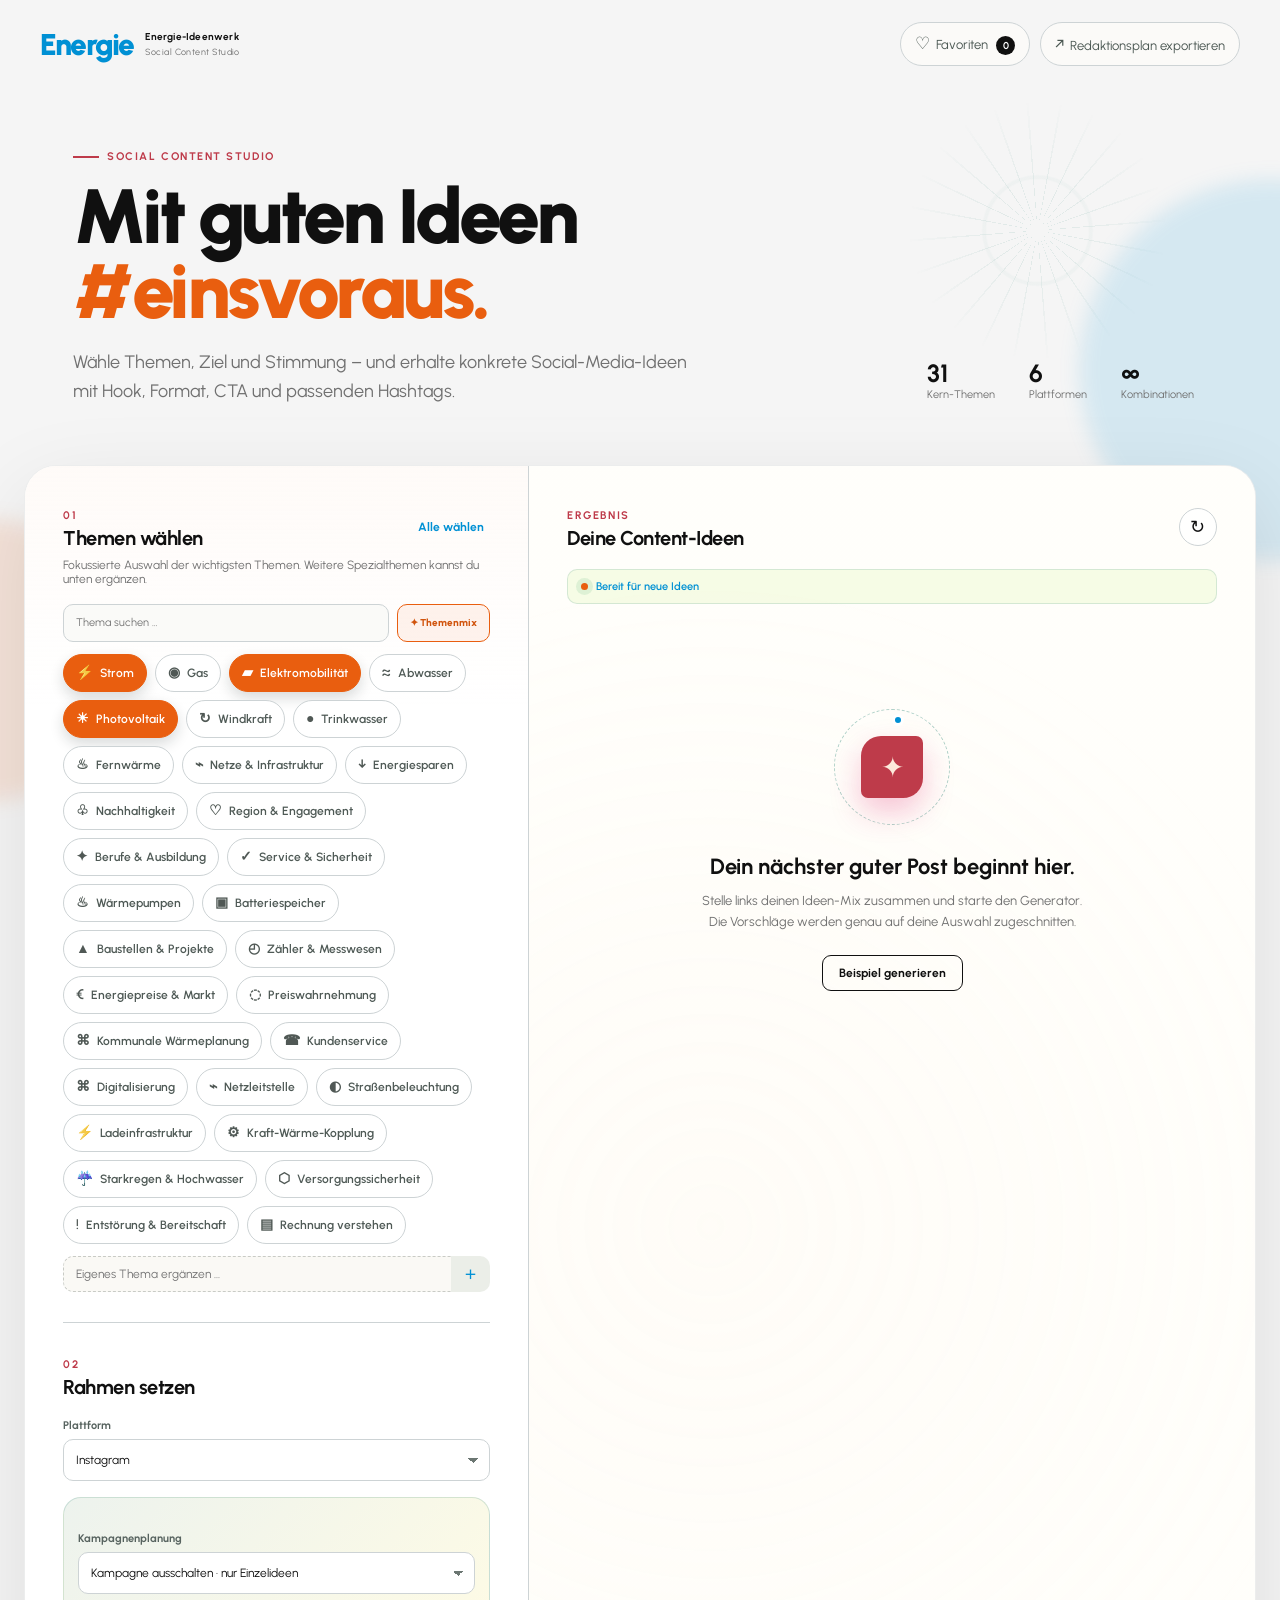
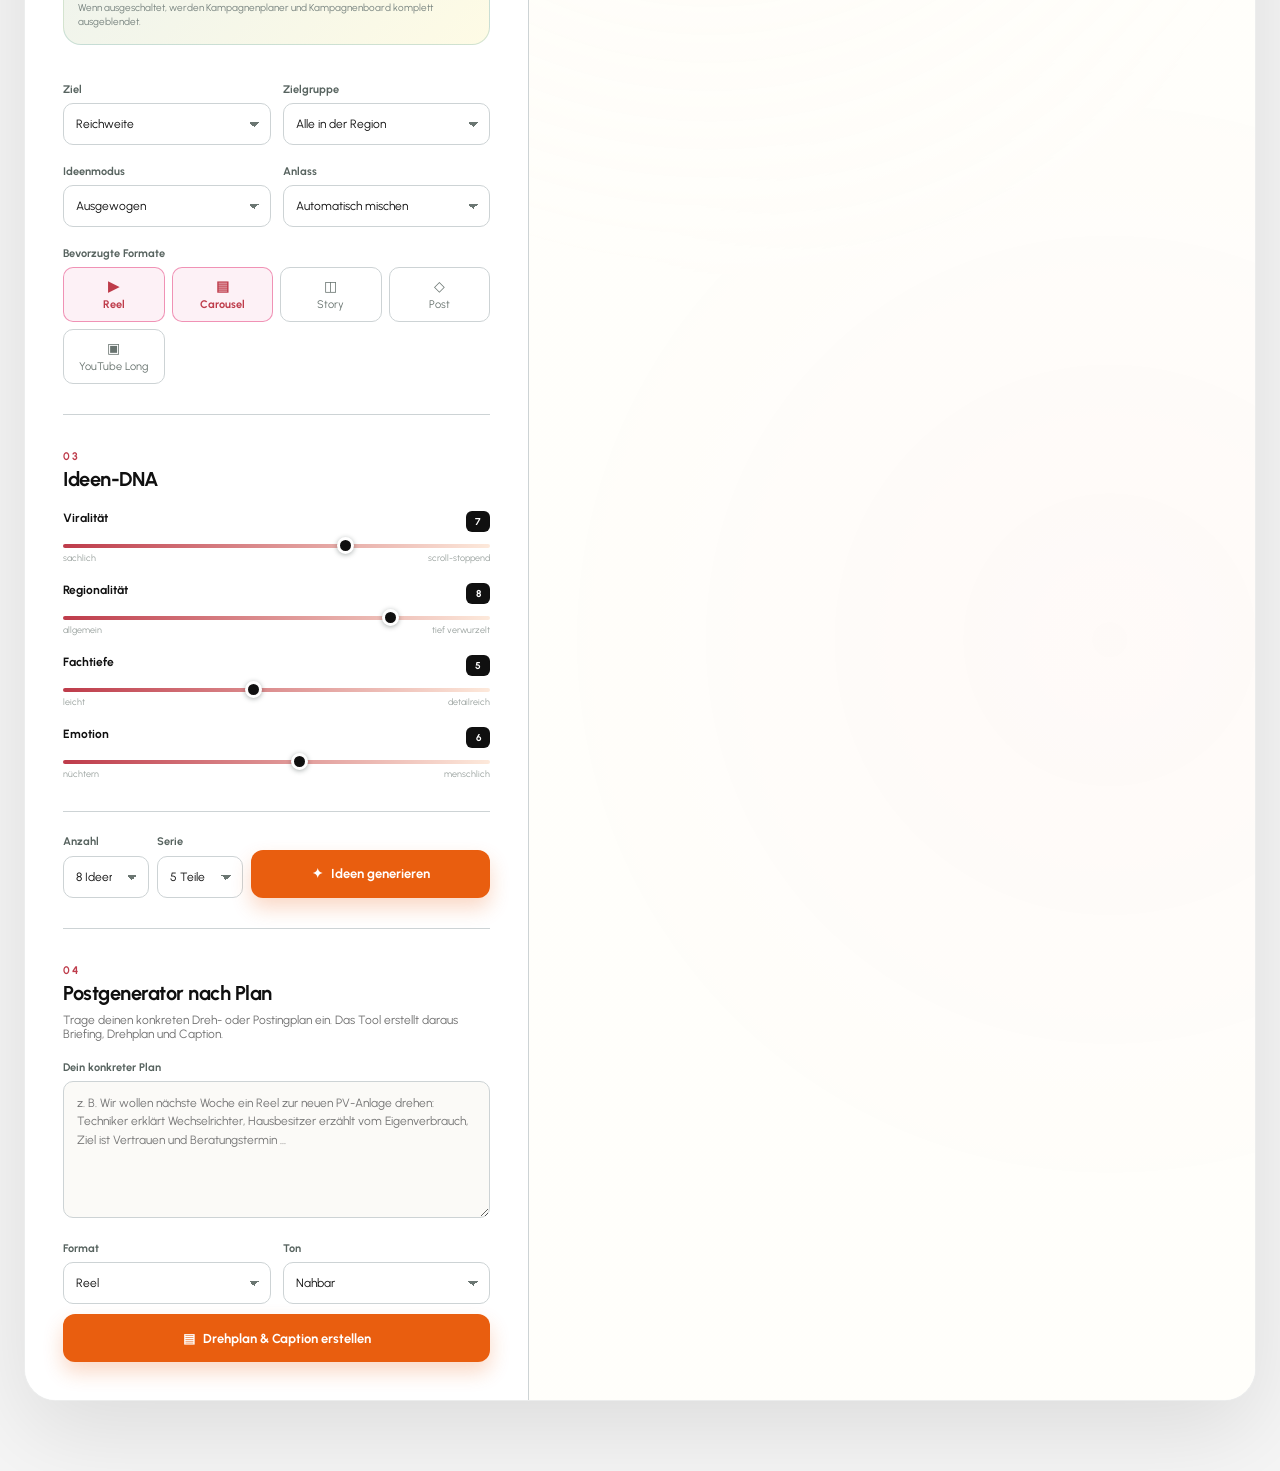
==== commit 8e7c2a4d: "Improve captions and configurable series length" ====
--- a/index.html
+++ b/index.html
@@ -250,6 +250,17 @@
               <option value="5">5 Ideen</option>
               <option value="8" selected>8 Ideen</option>
               <option value="12">12 Ideen</option>
+            </select>
+            <label for="seriesLength">Serie</label>
+            <select id="seriesLength">
+              <option value="3">3 Teile</option>
+              <option value="4">4 Teile</option>
+              <option value="5" selected>5 Teile</option>
+              <option value="6">6 Teile</option>
+              <option value="7">7 Teile</option>
+              <option value="8">8 Teile</option>
+              <option value="9">9 Teile</option>
+              <option value="10">10 Teile</option>
             </select>
             <button class="generate-button" id="generateButton" type="button">
               <span>✦</span> Ideen generieren
--- a/styles.css
+++ b/styles.css
@@ -707,16 +707,41 @@
 
 .generation-footer {
   display: grid;
-  grid-template-columns: 84px 1fr;
+  grid-template-columns: 86px 86px 1fr;
   gap: 8px;
+  align-items: end;
   margin-top: 32px;
   padding-top: 23px;
   border-top: 1px solid var(--line);
 }
 
 .generation-footer label {
-  grid-column: 1 / -1;
   margin: 0;
+}
+
+.generation-footer label[for="ideaCount"] {
+  grid-column: 1;
+  grid-row: 1;
+}
+
+#ideaCount {
+  grid-column: 1;
+  grid-row: 2;
+}
+
+.generation-footer label[for="seriesLength"] {
+  grid-column: 2;
+  grid-row: 1;
+}
+
+#seriesLength {
+  grid-column: 2;
+  grid-row: 2;
+}
+
+.generation-footer .generate-button {
+  grid-column: 3;
+  grid-row: 1 / 3;
 }
 
 .generate-button {
@@ -2411,6 +2436,15 @@
     gap: 0;
   }
 
+  .generation-footer {
+    grid-template-columns: 1fr 1fr;
+  }
+
+  .generation-footer .generate-button {
+    grid-column: 1 / -1;
+    grid-row: 3;
+  }
+
   .idea-details {
     grid-template-columns: 1fr;
   }
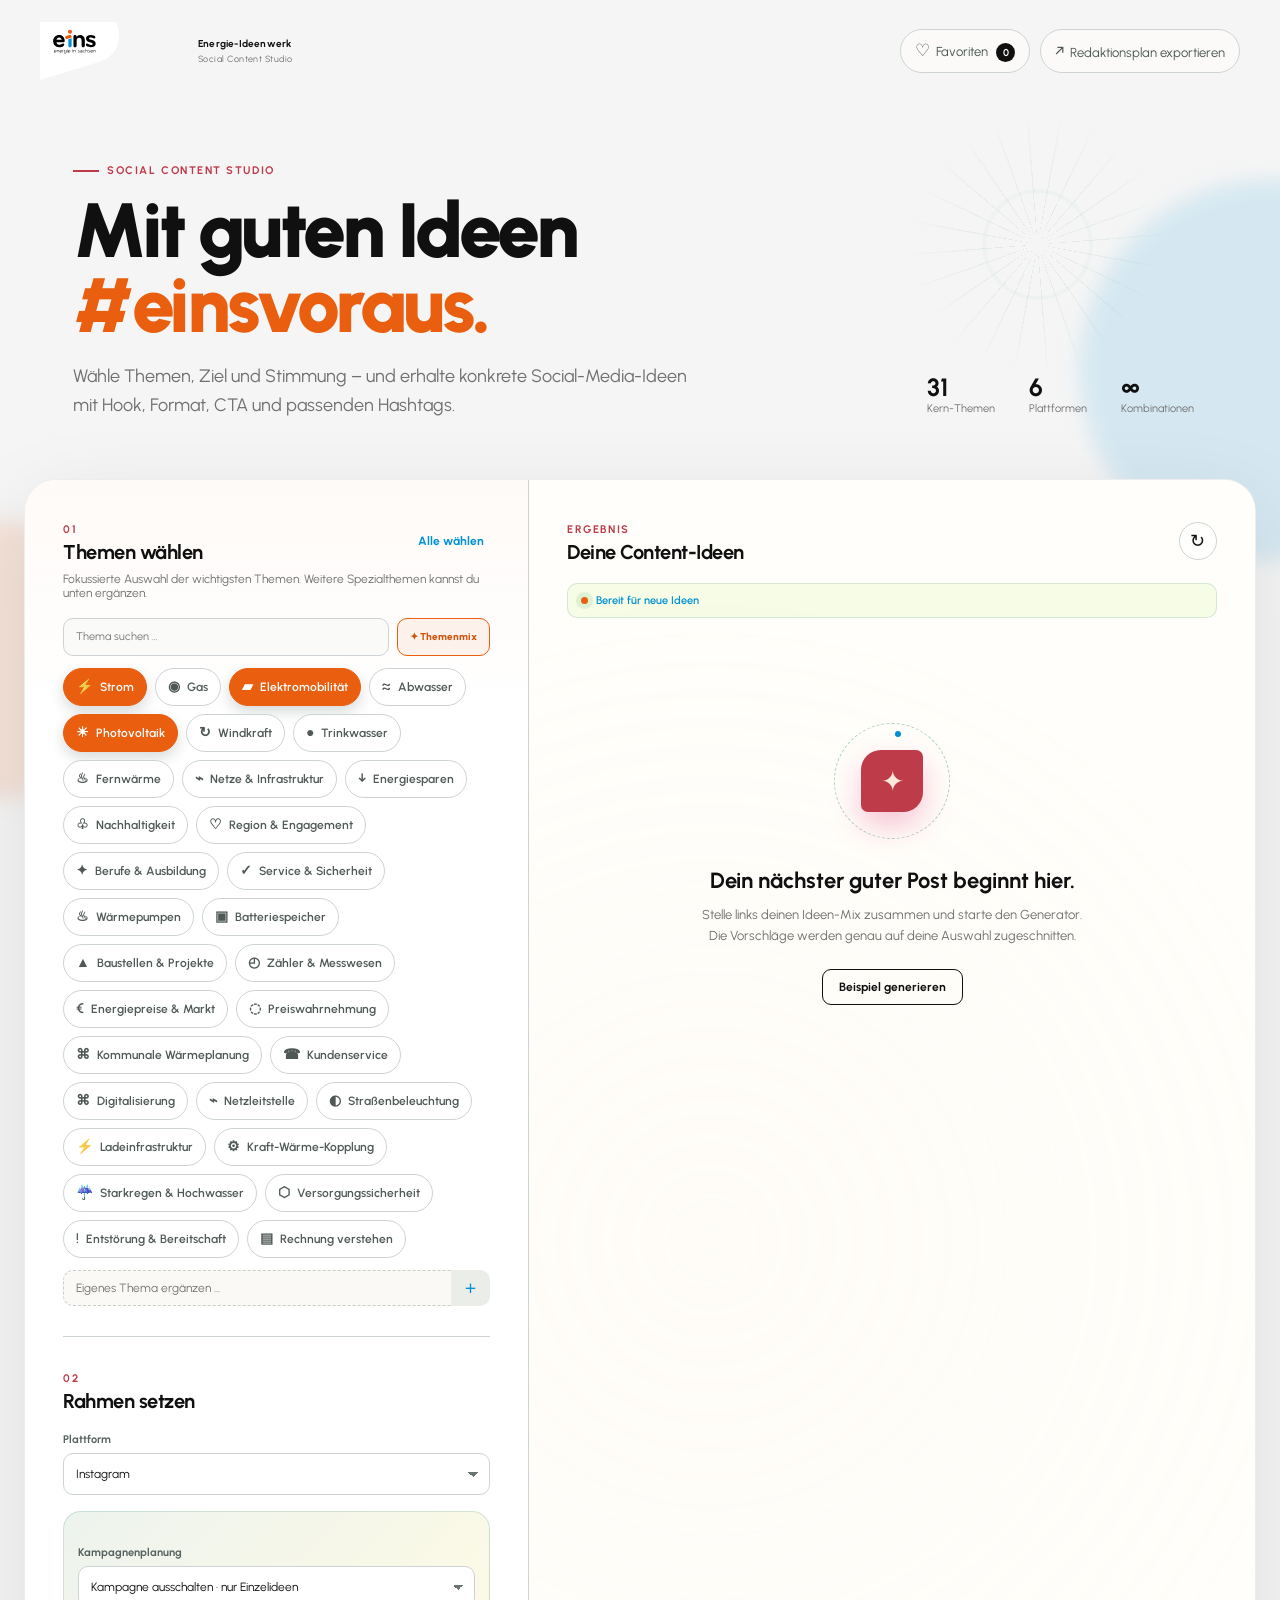
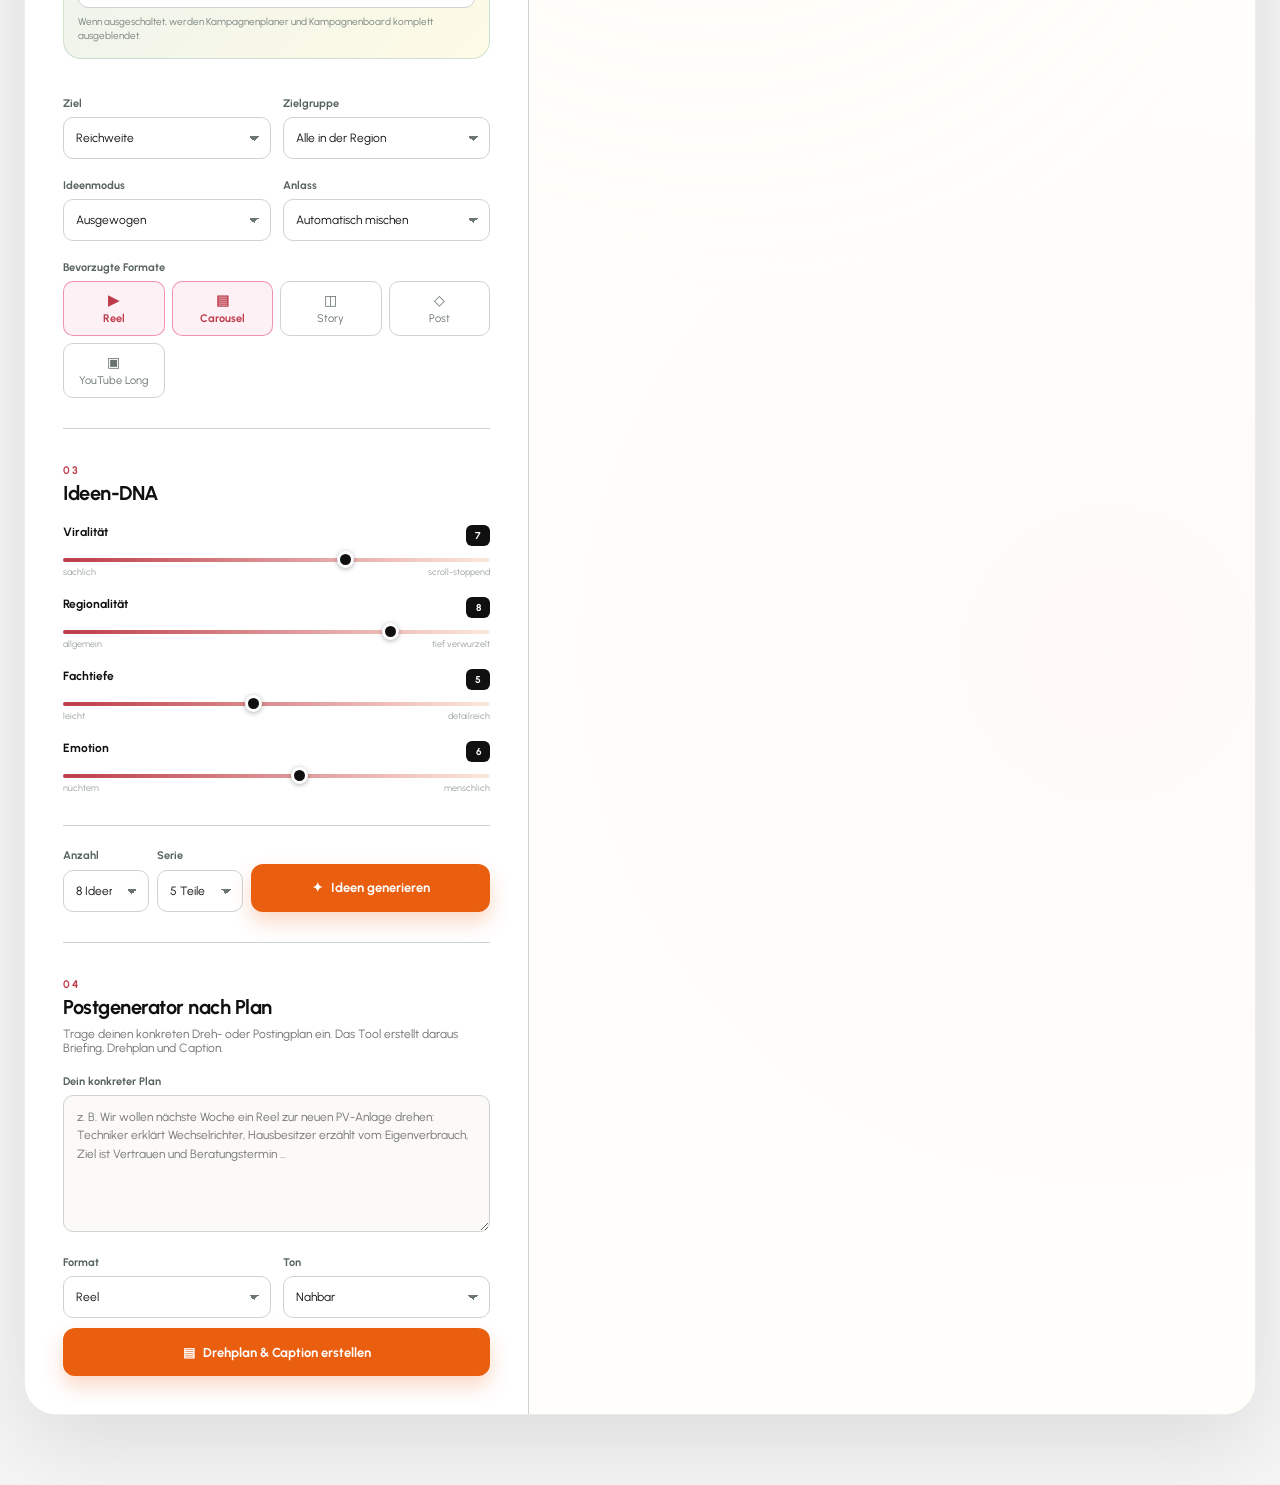
==== commit bc266003: "Use official eins logo in header" ====
--- a/index.html
+++ b/index.html
@@ -14,7 +14,7 @@
       href="https://fonts.googleapis.com/css2?family=Urbanist:wght@400;500;600;700;800;900&display=swap"
       rel="stylesheet"
     />
-    <link rel="stylesheet" href="styles.css?v=13" />
+    <link rel="stylesheet" href="styles.css?v=14" />
   </head>
   <body>
     <div class="ambient ambient-one"></div>
@@ -22,7 +22,9 @@
 
     <header class="topbar">
       <a class="brand" href="#" aria-label="Energie-Ideenwerk Startseite">
-        <span class="brand-mark" aria-hidden="true">Energie</span>
+        <span class="brand-logo-wrap" aria-hidden="true">
+          <img class="brand-logo" src="assets/eins-energie-logo.svg" alt="" />
+        </span>
         <span>
           <strong>Energie-Ideenwerk</strong>
           <small>Social Content Studio</small>
@@ -657,6 +659,6 @@
 
     <script src="assets/vendor/html2canvas.min.js"></script>
     <script src="assets/vendor/jspdf.umd.min.js"></script>
-    <script src="app.js?v=13"></script>
+    <script src="app.js?v=14"></script>
   </body>
 </html>
--- a/styles.css
+++ b/styles.css
@@ -79,21 +79,20 @@
   text-decoration: none;
 }
 
-.brand-mark {
-  position: relative;
-  width: auto;
-  height: auto;
-  color: var(--teal);
-  font-family: "Urbanist", sans-serif;
-  font-size: 30px;
-  font-weight: 900;
-  letter-spacing: -0.06em;
-  line-height: 0.9;
-}
-
-.brand-mark span {
-  position: relative;
-  color: #0090d4;
+.brand-logo-wrap {
+  display: flex;
+  align-items: center;
+  width: 146px;
+  height: 58px;
+  flex: 0 0 auto;
+}
+
+.brand-logo {
+  display: block;
+  width: 100%;
+  height: 100%;
+  object-fit: contain;
+  object-position: left center;
 }
 
 .brand > span:last-child {
@@ -1224,6 +1223,39 @@
   margin-top: 16px;
 }
 
+.series-control {
+  display: inline-grid;
+  grid-template-columns: 74px auto;
+  grid-template-rows: auto auto;
+  gap: 4px 7px;
+  align-items: end;
+  padding: 7px;
+  border: 1px solid rgba(25, 123, 108, 0.16);
+  border-radius: 10px;
+  background: #fbfaf5;
+}
+
+.series-control label {
+  grid-column: 1 / -1;
+  color: #7f8985;
+  font-size: 8px;
+  font-weight: 900;
+  letter-spacing: 0.08em;
+  text-transform: uppercase;
+}
+
+.series-control select {
+  height: 31px;
+  min-width: 74px;
+  padding-left: 9px;
+  border-radius: 8px;
+  font-size: 10px;
+}
+
+.series-control .series-action {
+  margin: 0;
+}
+
 .card-action {
   padding: 7px 10px;
   border: 1px solid var(--line);
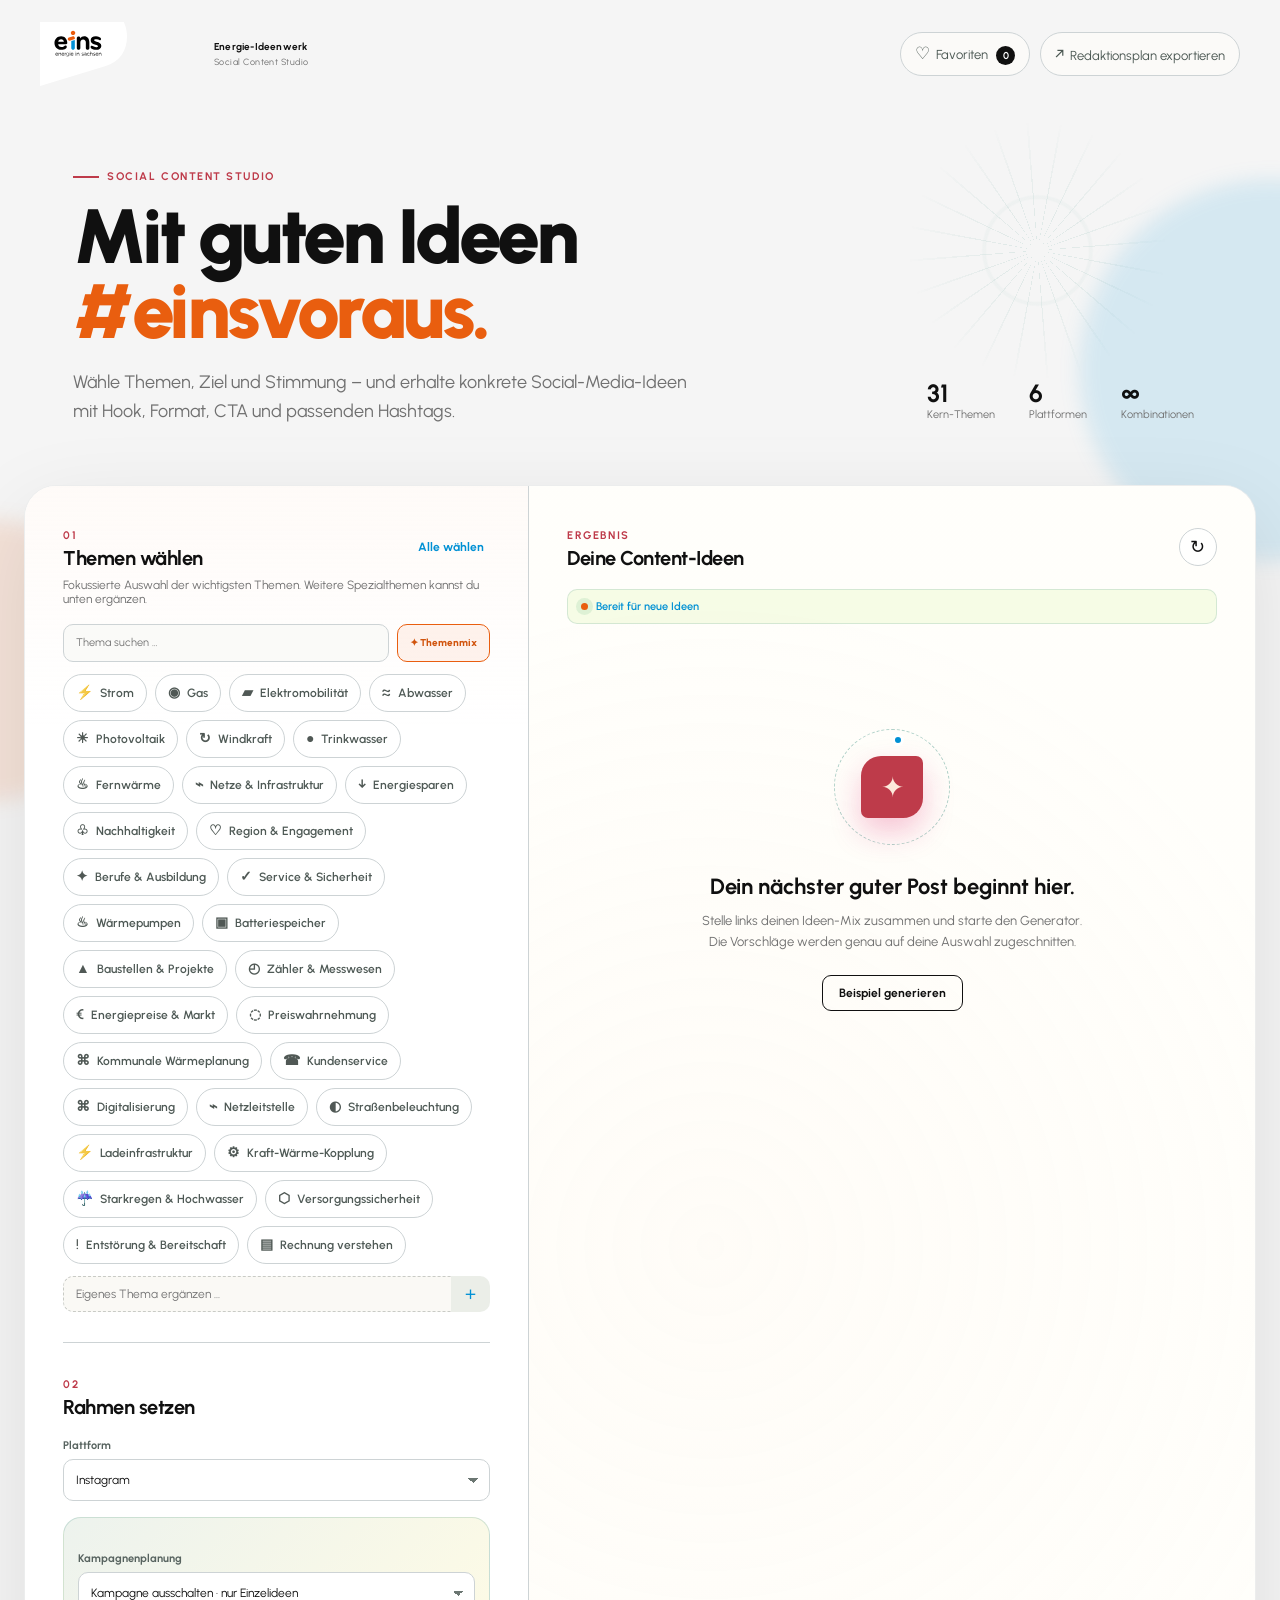
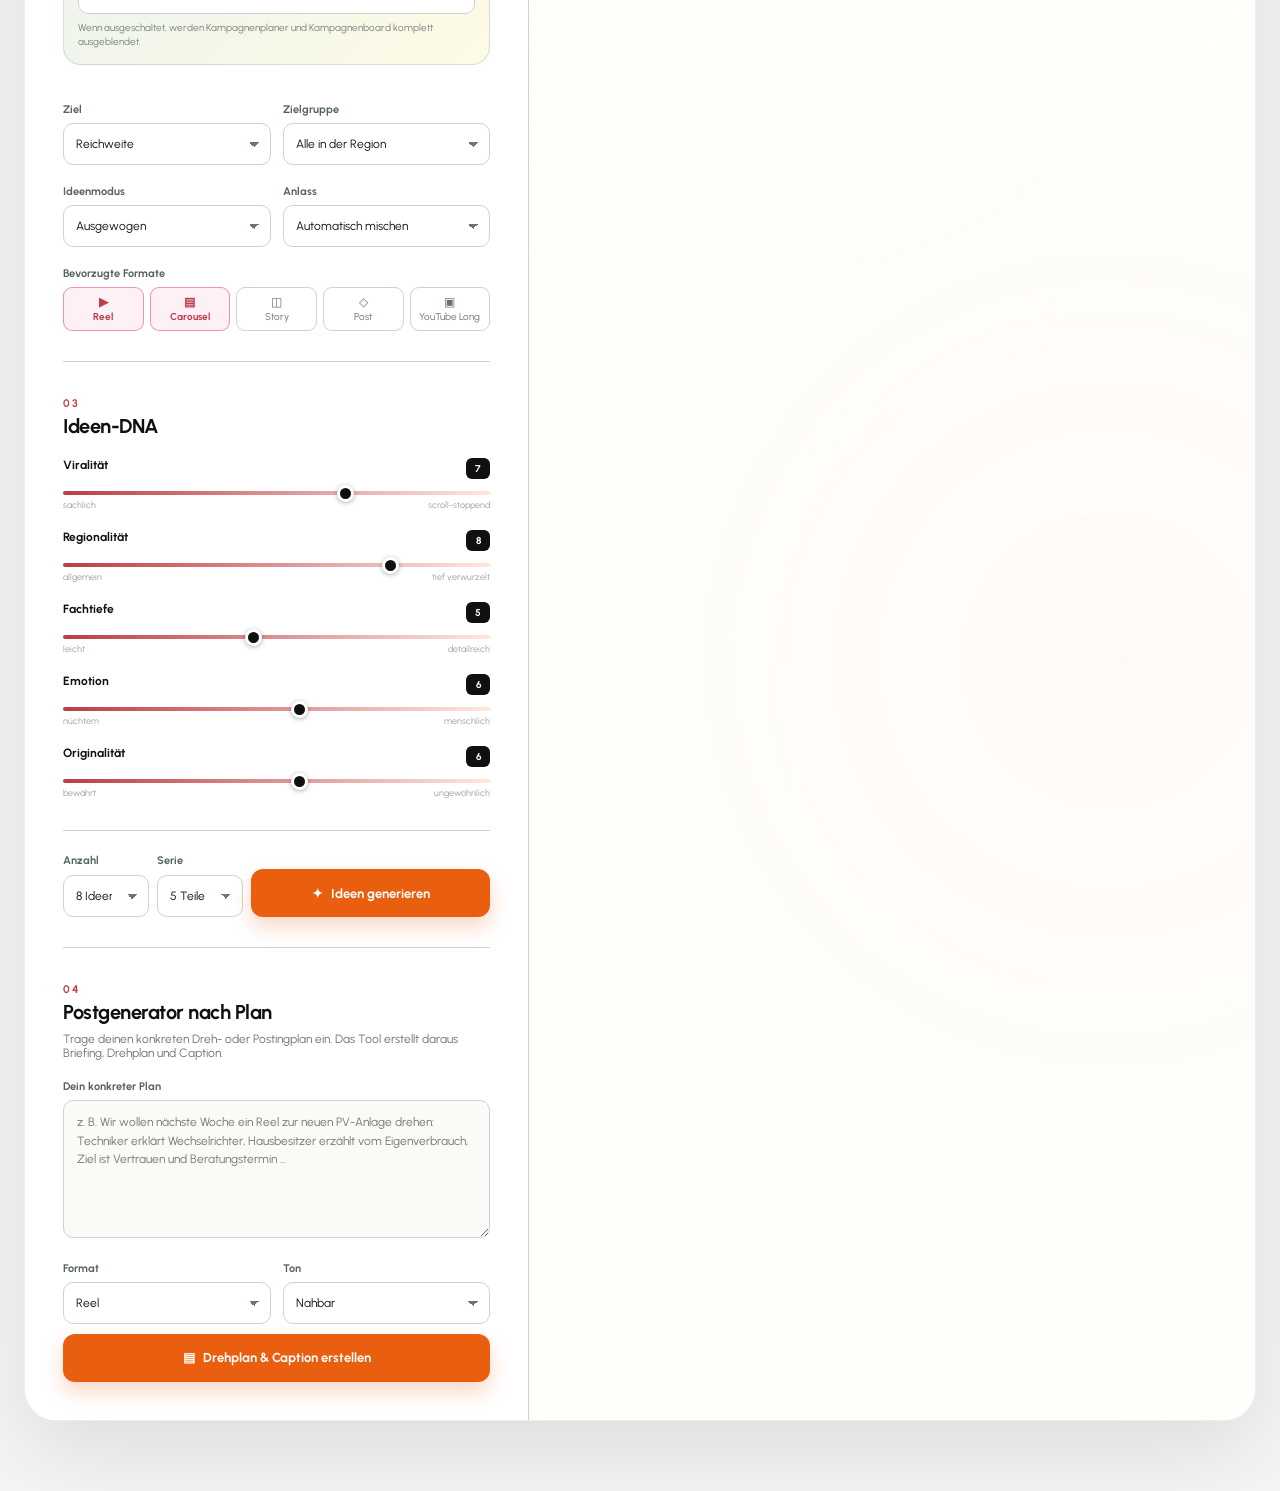
==== commit 25e1e51f: "Add originality DNA and expand idea pool" ====
--- a/index.html
+++ b/index.html
@@ -243,6 +243,15 @@
             </div>
             <input id="emotion" type="range" min="1" max="10" value="6" />
             <div class="slider-scale"><span>nüchtern</span><span>menschlich</span></div>
+          </div>
+
+          <div class="slider-field">
+            <div class="slider-label">
+              <label for="originality">Originalität</label>
+              <output id="originalityValue">6</output>
+            </div>
+            <input id="originality" type="range" min="1" max="10" value="6" />
+            <div class="slider-scale"><span>bewährt</span><span>ungewöhnlich</span></div>
           </div>
 
           <div class="generation-footer">
--- a/styles.css
+++ b/styles.css
@@ -28,6 +28,14 @@
   font-family: "Urbanist", sans-serif;
 }
 
+body.studio-scroll-locked {
+  position: fixed;
+  right: 0;
+  left: 0;
+  width: 100%;
+  overflow: hidden;
+}
+
 button,
 select,
 input {
@@ -82,8 +90,8 @@
 .brand-logo-wrap {
   display: flex;
   align-items: center;
-  width: 146px;
-  height: 58px;
+  width: 162px;
+  height: 64px;
   flex: 0 0 auto;
 }
 
@@ -627,25 +635,28 @@
 
 .format-options {
   display: grid;
-  grid-template-columns: repeat(4, 1fr);
-  gap: 7px;
+  grid-template-columns: repeat(5, minmax(0, 1fr));
+  gap: 6px;
 }
 
 .format-option {
-  padding: 10px 5px;
+  min-width: 0;
+  padding: 8px 3px;
   border: 1px solid var(--line);
-  border-radius: 10px;
+  border-radius: 9px;
   background: white;
   color: #68736f;
   cursor: pointer;
-  font-size: 11px;
+  font-size: 10px;
+  line-height: 1.1;
+  white-space: normal;
   transition: 0.16s ease;
 }
 
 .format-option span {
   display: block;
-  margin-bottom: 3px;
-  font-size: 14px;
+  margin-bottom: 2px;
+  font-size: 12px;
 }
 
 .format-option.active {
@@ -1579,11 +1590,18 @@
 
 .post-studio-dialog {
   width: min(1320px, calc(100% - 24px));
-  max-height: 96vh;
+  height: min(920px, calc(100dvh - 24px));
+  max-height: calc(100dvh - 24px);
   padding: 0;
+  flex-direction: column;
   overflow: hidden;
+  overscroll-behavior: contain;
   border: 1px solid rgba(255, 255, 255, 0.7);
   background: #f7f7f5;
+}
+
+.post-studio-dialog[open] {
+  display: flex;
 }
 
 .studio-header {
@@ -1628,8 +1646,8 @@
 .studio-layout {
   display: grid;
   grid-template-columns: minmax(520px, 1.25fr) minmax(390px, 0.75fr);
-  height: calc(96vh - 76px);
-  max-height: calc(96vh - 76px);
+  flex: 1;
+  min-height: 0;
   overflow: hidden;
 }
 
@@ -1639,6 +1657,7 @@
   min-height: 0;
   overflow-y: auto;
   overscroll-behavior: contain;
+  -webkit-overflow-scrolling: touch;
 }
 
 .visual-workbench {
@@ -2408,8 +2427,11 @@
 
   .studio-layout {
     grid-template-columns: 1fr;
-    height: auto;
+    flex: 1;
+    min-height: 0;
     overflow-y: auto;
+    overscroll-behavior: contain;
+    -webkit-overflow-scrolling: touch;
   }
 
   .caption-workbench {
@@ -2496,7 +2518,8 @@
 
   .post-studio-dialog {
     width: calc(100% - 16px);
-    max-height: 96vh;
+    height: calc(100dvh - 16px);
+    max-height: calc(100dvh - 16px);
   }
 
   .studio-header,
@@ -2506,7 +2529,7 @@
   }
 
   .studio-layout {
-    max-height: calc(96vh - 78px);
+    max-height: none;
   }
 
   .canvas-stage {
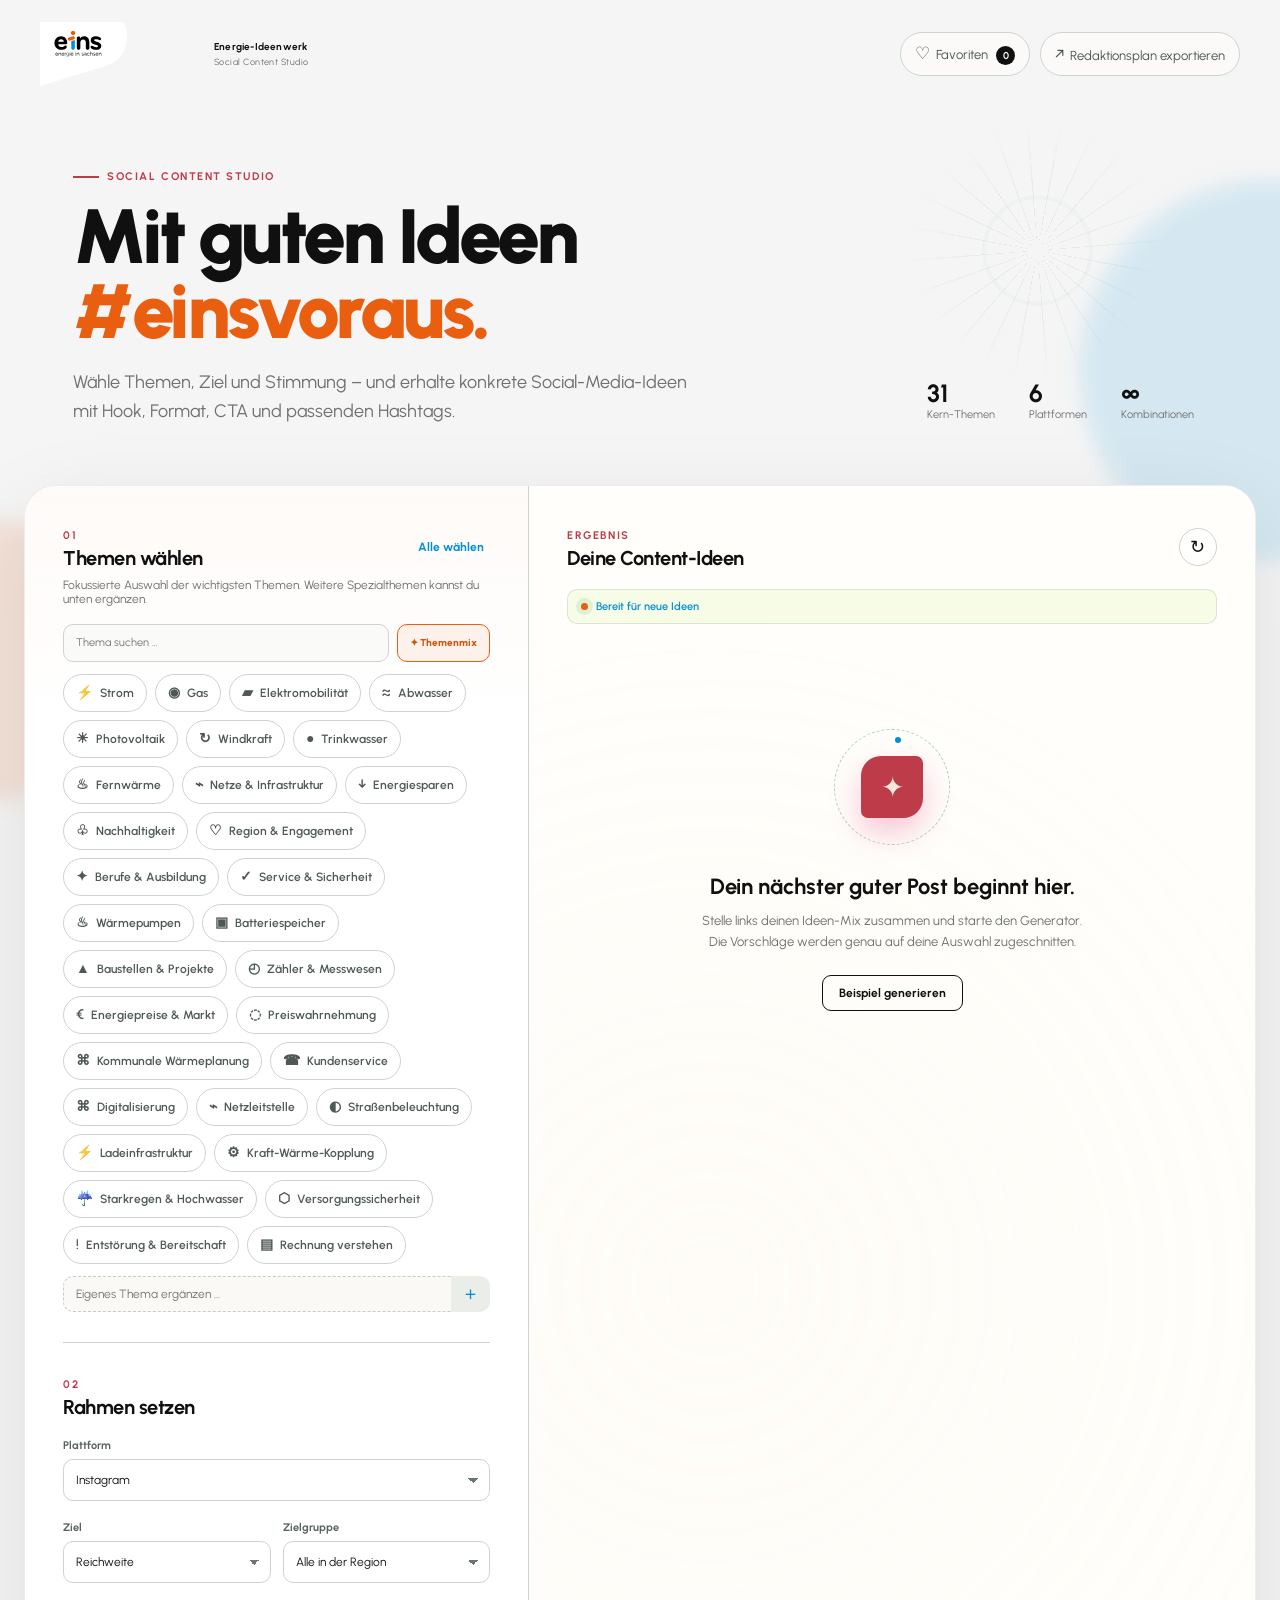
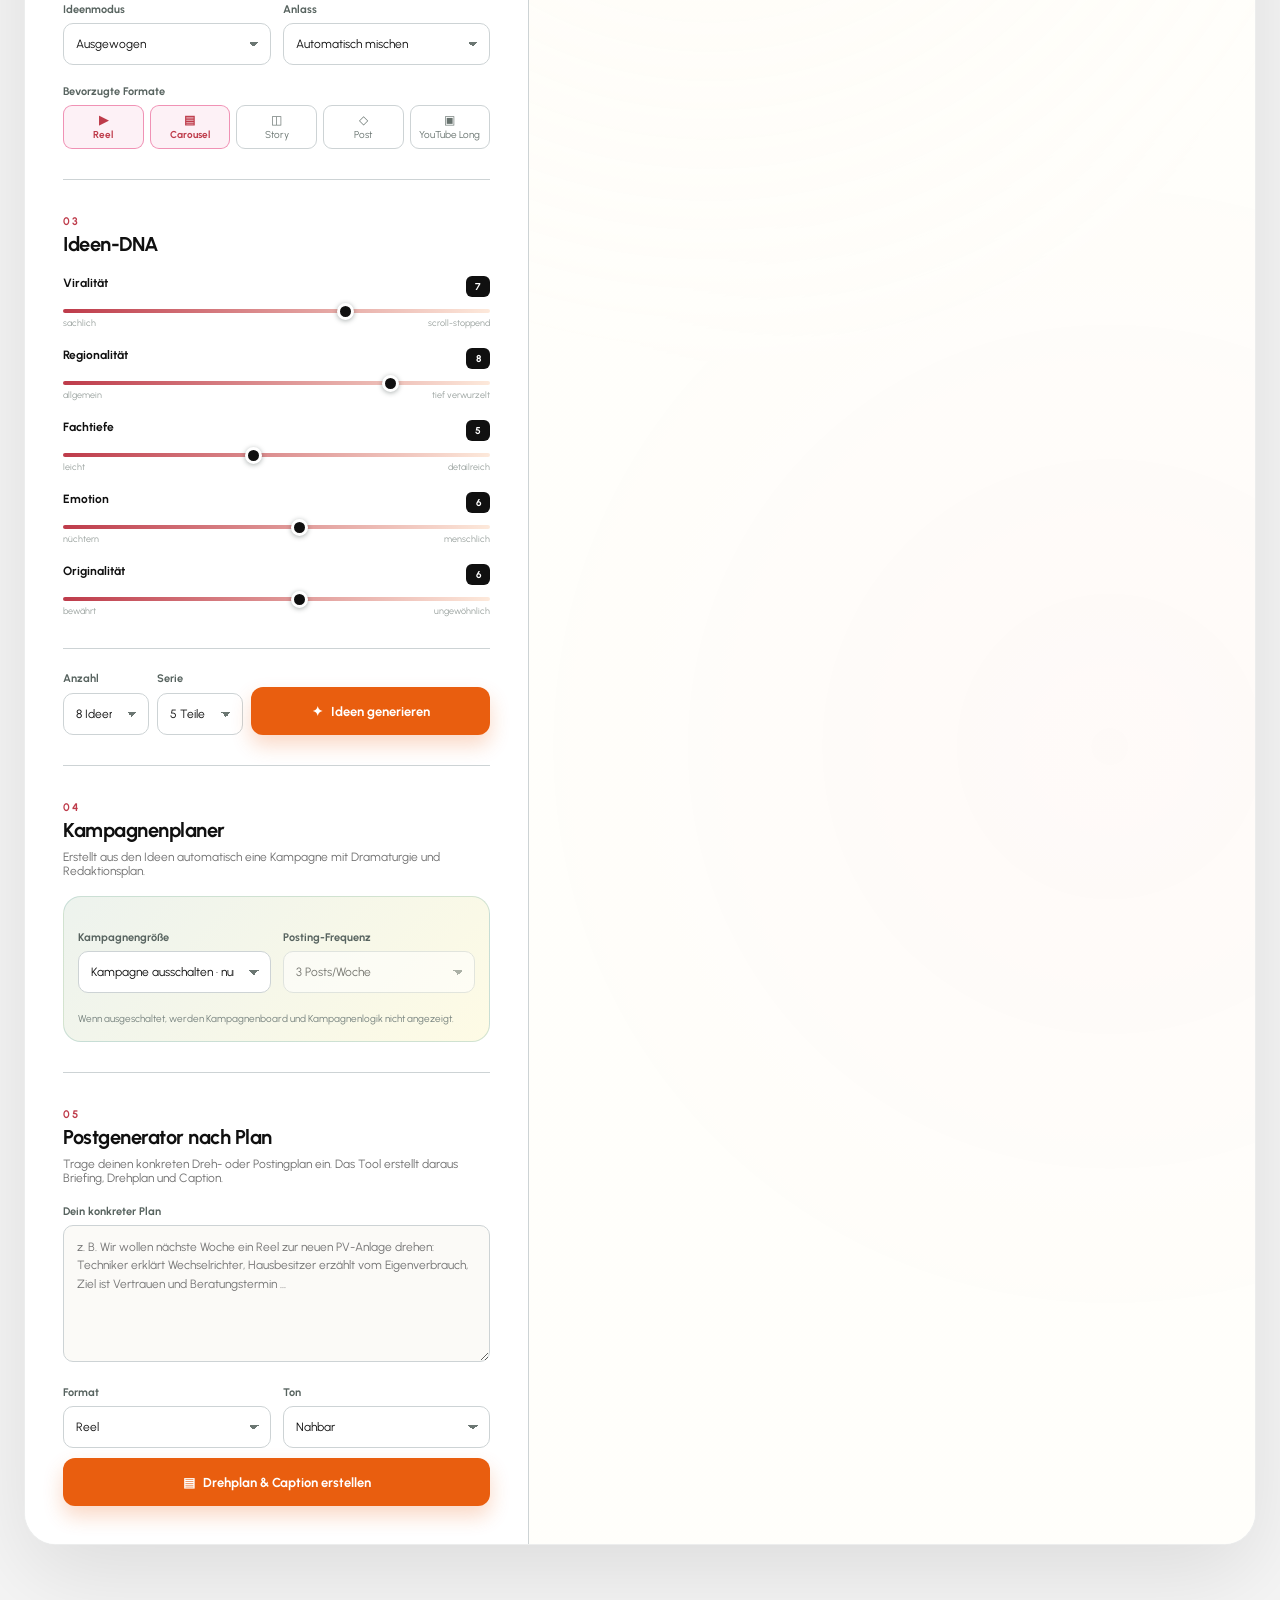
==== commit 0725a2ab: "Merge campaign setup into campaign planner" ====
--- a/index.html
+++ b/index.html
@@ -102,20 +102,6 @@
               <option>YouTube Long</option>
               <option>Plattformübergreifend</option>
             </select>
-          </div>
-
-          <div class="campaign-entry">
-            <div class="field">
-              <label for="campaignMode">Kampagnenplanung</label>
-              <select id="campaignMode">
-                <option value="off" selected>Kampagne ausschalten · nur Einzelideen</option>
-                <option value="short">Kurzkampagne · 1 Woche</option>
-                <option value="normal">Normale Kampagne · 2 Monate</option>
-                <option value="twelve">Kampagne · bis 12 Wochen</option>
-                <option value="long">Langzeitkampagne · 6+ Monate</option>
-              </select>
-              <p class="field-note">Wenn ausgeschaltet, werden Kampagnenplaner und Kampagnenboard komplett ausgeblendet.</p>
-            </div>
           </div>
 
           <div class="field-row">
@@ -278,7 +264,7 @@
             </button>
           </div>
 
-          <div id="campaignPlannerSection" hidden>
+          <div id="campaignPlannerSection">
             <div class="divider"></div>
 
             <div class="panel-heading">
@@ -290,13 +276,35 @@
             <p class="helper">Erstellt aus den Ideen automatisch eine Kampagne mit Dramaturgie und Redaktionsplan.</p>
 
             <div class="campaign-planner">
-              <div class="field">
-                <label for="campaignTheme">Kampagnenthema</label>
-                <input id="campaignTheme" type="text" placeholder="z. B. Preis & regionaler Wert, PV-Woche, Abwasser erklärt …" />
-              </div>
-              <div class="field-row">
+              <div class="field-row campaign-setup-row">
                 <div class="field">
-                  <label for="campaignDuration">Dauer</label>
+                  <label for="campaignMode">Kampagnengröße</label>
+                  <select id="campaignMode">
+                    <option value="off" selected>Kampagne ausschalten · nur Einzelideen</option>
+                    <option value="short">Kurzkampagne · 1 Woche</option>
+                    <option value="normal">Normale Kampagne · 2 Monate</option>
+                    <option value="twelve">Kampagne · bis 12 Wochen</option>
+                    <option value="long">Langzeitkampagne · 6+ Monate</option>
+                  </select>
+                </div>
+                <div class="field">
+                  <label for="campaignFrequency">Posting-Frequenz</label>
+                  <select id="campaignFrequency">
+                    <option value="1">1 Post/Woche</option>
+                    <option value="2">2 Posts/Woche</option>
+                    <option value="3" selected>3 Posts/Woche</option>
+                    <option value="4">4 Posts/Woche</option>
+                  </select>
+                </div>
+              </div>
+              <p class="field-note" id="campaignOffNote">Wenn ausgeschaltet, werden Kampagnenboard und Kampagnenlogik nicht angezeigt.</p>
+              <div id="campaignDetails" hidden>
+                <div class="field">
+                  <label for="campaignTheme">Kampagnenthema</label>
+                  <input id="campaignTheme" type="text" placeholder="z. B. Preis & regionaler Wert, PV-Woche, Abwasser erklärt …" />
+                </div>
+                <div class="field">
+                  <label for="campaignDuration">Laufzeit feinjustieren</label>
                   <select id="campaignDuration">
                     <option value="1">1 Woche</option>
                     <option value="2">2 Wochen</option>
@@ -308,29 +316,20 @@
                     <option value="26">26 Wochen / 6+ Monate</option>
                   </select>
                 </div>
-                <div class="field">
-                  <label for="campaignFrequency">Frequenz</label>
-                  <select id="campaignFrequency">
-                    <option value="1">1 Post/Woche</option>
-                    <option value="2">2 Posts/Woche</option>
-                    <option value="3" selected>3 Posts/Woche</option>
-                    <option value="4">4 Posts/Woche</option>
-                  </select>
-                </div>
-              </div>
-              <div class="field-row">
-                <div class="field">
-                  <label for="campaignStart">Startdatum</label>
-                  <input id="campaignStart" type="date" />
-                </div>
-                <div class="field">
-                  <label for="campaignArc">Dramaturgie</label>
-                  <select id="campaignArc">
-                    <option value="trust" selected>Vertrauen aufbauen</option>
-                    <option value="education">Wissen vertiefen</option>
-                    <option value="activation">Community aktivieren</option>
-                    <option value="project">Projekt begleiten</option>
-                  </select>
+                <div class="field-row">
+                  <div class="field">
+                    <label for="campaignStart">Startdatum</label>
+                    <input id="campaignStart" type="date" />
+                  </div>
+                  <div class="field">
+                    <label for="campaignArc">Dramaturgie</label>
+                    <select id="campaignArc">
+                      <option value="trust" selected>Vertrauen aufbauen</option>
+                      <option value="education">Wissen vertiefen</option>
+                      <option value="activation">Community aktivieren</option>
+                      <option value="project">Projekt begleiten</option>
+                    </select>
+                  </div>
                 </div>
               </div>
             </div>
@@ -340,7 +339,7 @@
 
           <div class="panel-heading">
             <div>
-              <span class="step" id="planGeneratorStep">04</span>
+              <span class="step" id="planGeneratorStep">05</span>
               <h2>Postgenerator nach Plan</h2>
             </div>
           </div>
--- a/styles.css
+++ b/styles.css
@@ -300,7 +300,8 @@
     radial-gradient(circle at 80% 70%, rgba(223, 29, 103, 0.2), transparent 32%);
 }
 
-.campaign-entry {
+.campaign-entry,
+.campaign-planner {
   display: grid;
   gap: 12px;
   margin: 16px 0 18px;
@@ -310,6 +311,28 @@
   background:
     linear-gradient(135deg, rgba(25, 123, 108, 0.08), rgba(242, 230, 0, 0.08)),
     #fffdf8;
+}
+
+.campaign-planner {
+  margin: 14px 0 0;
+}
+
+.campaign-setup-row {
+  align-items: end;
+}
+
+#campaignDetails {
+  display: grid;
+  gap: 12px;
+}
+
+#campaignDetails[hidden] {
+  display: none;
+}
+
+#campaignFrequency:disabled {
+  cursor: not-allowed;
+  opacity: 0.55;
 }
 
 .field-note {
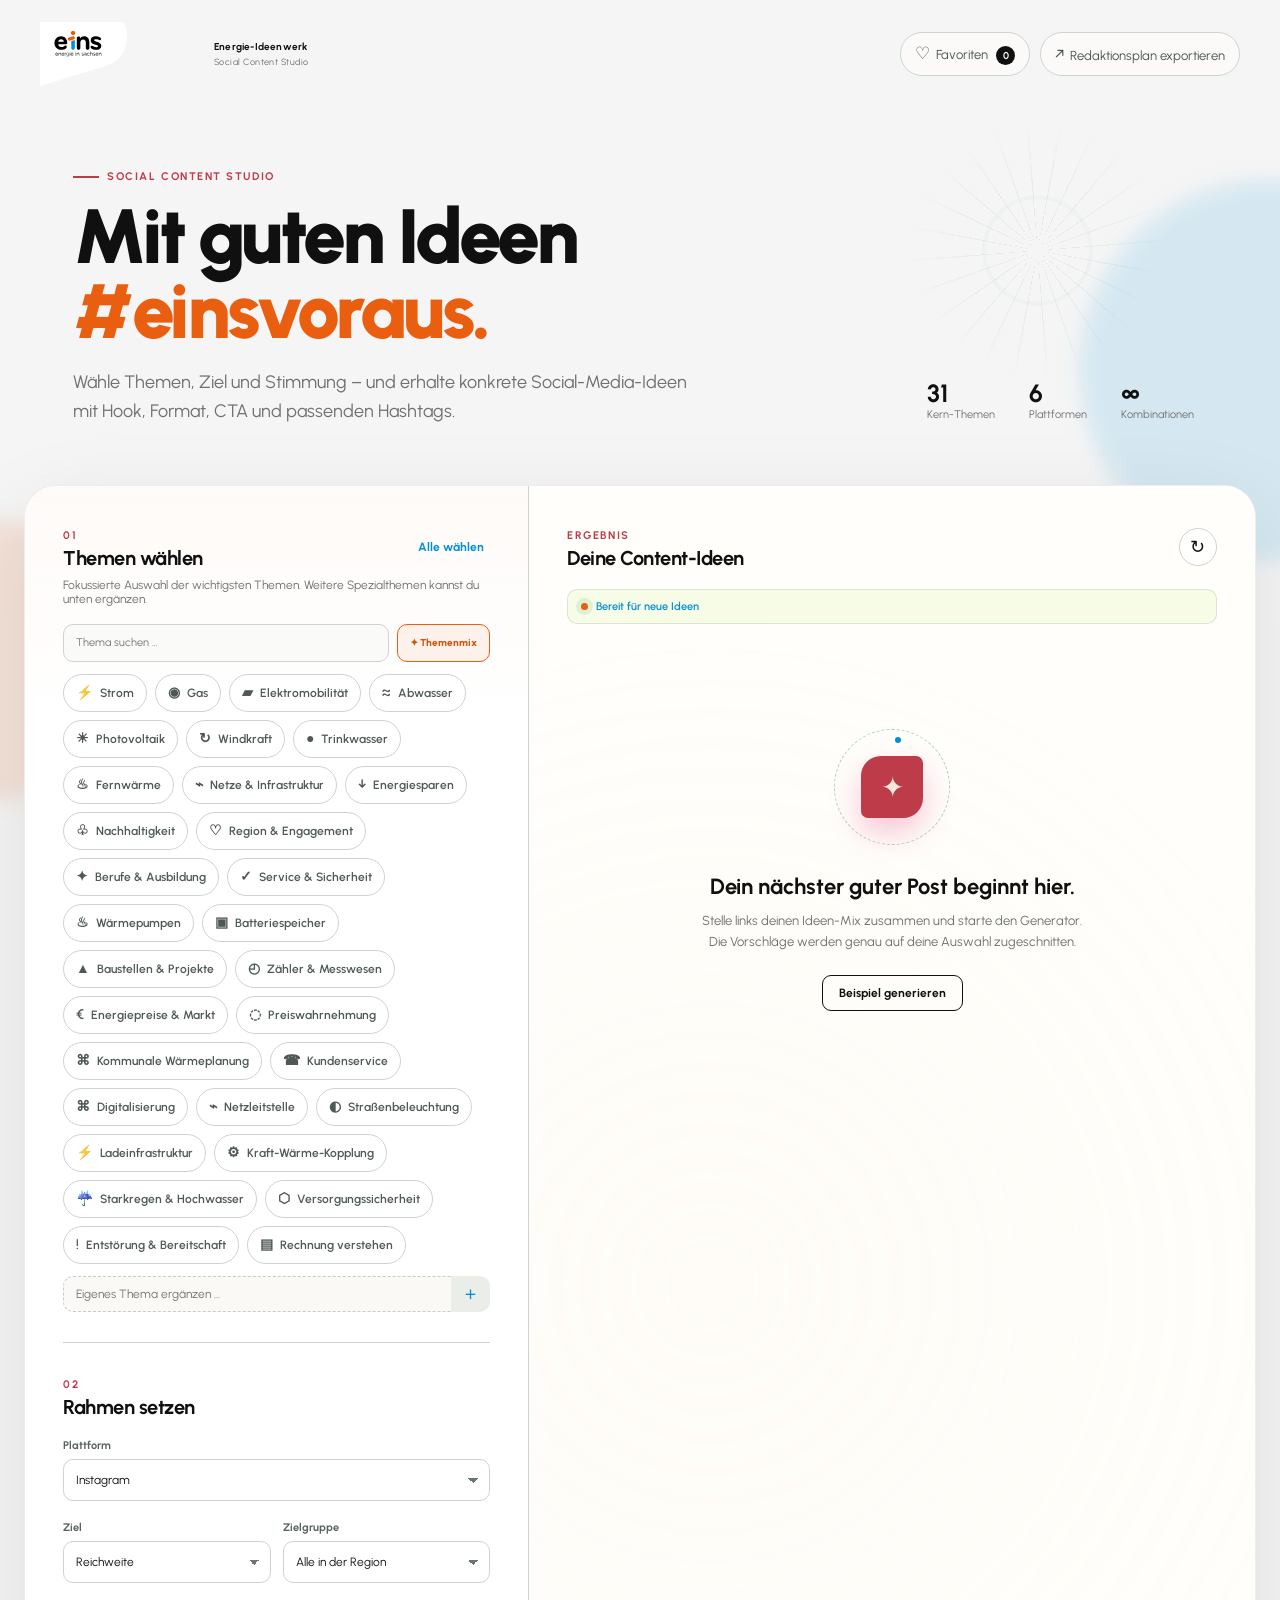
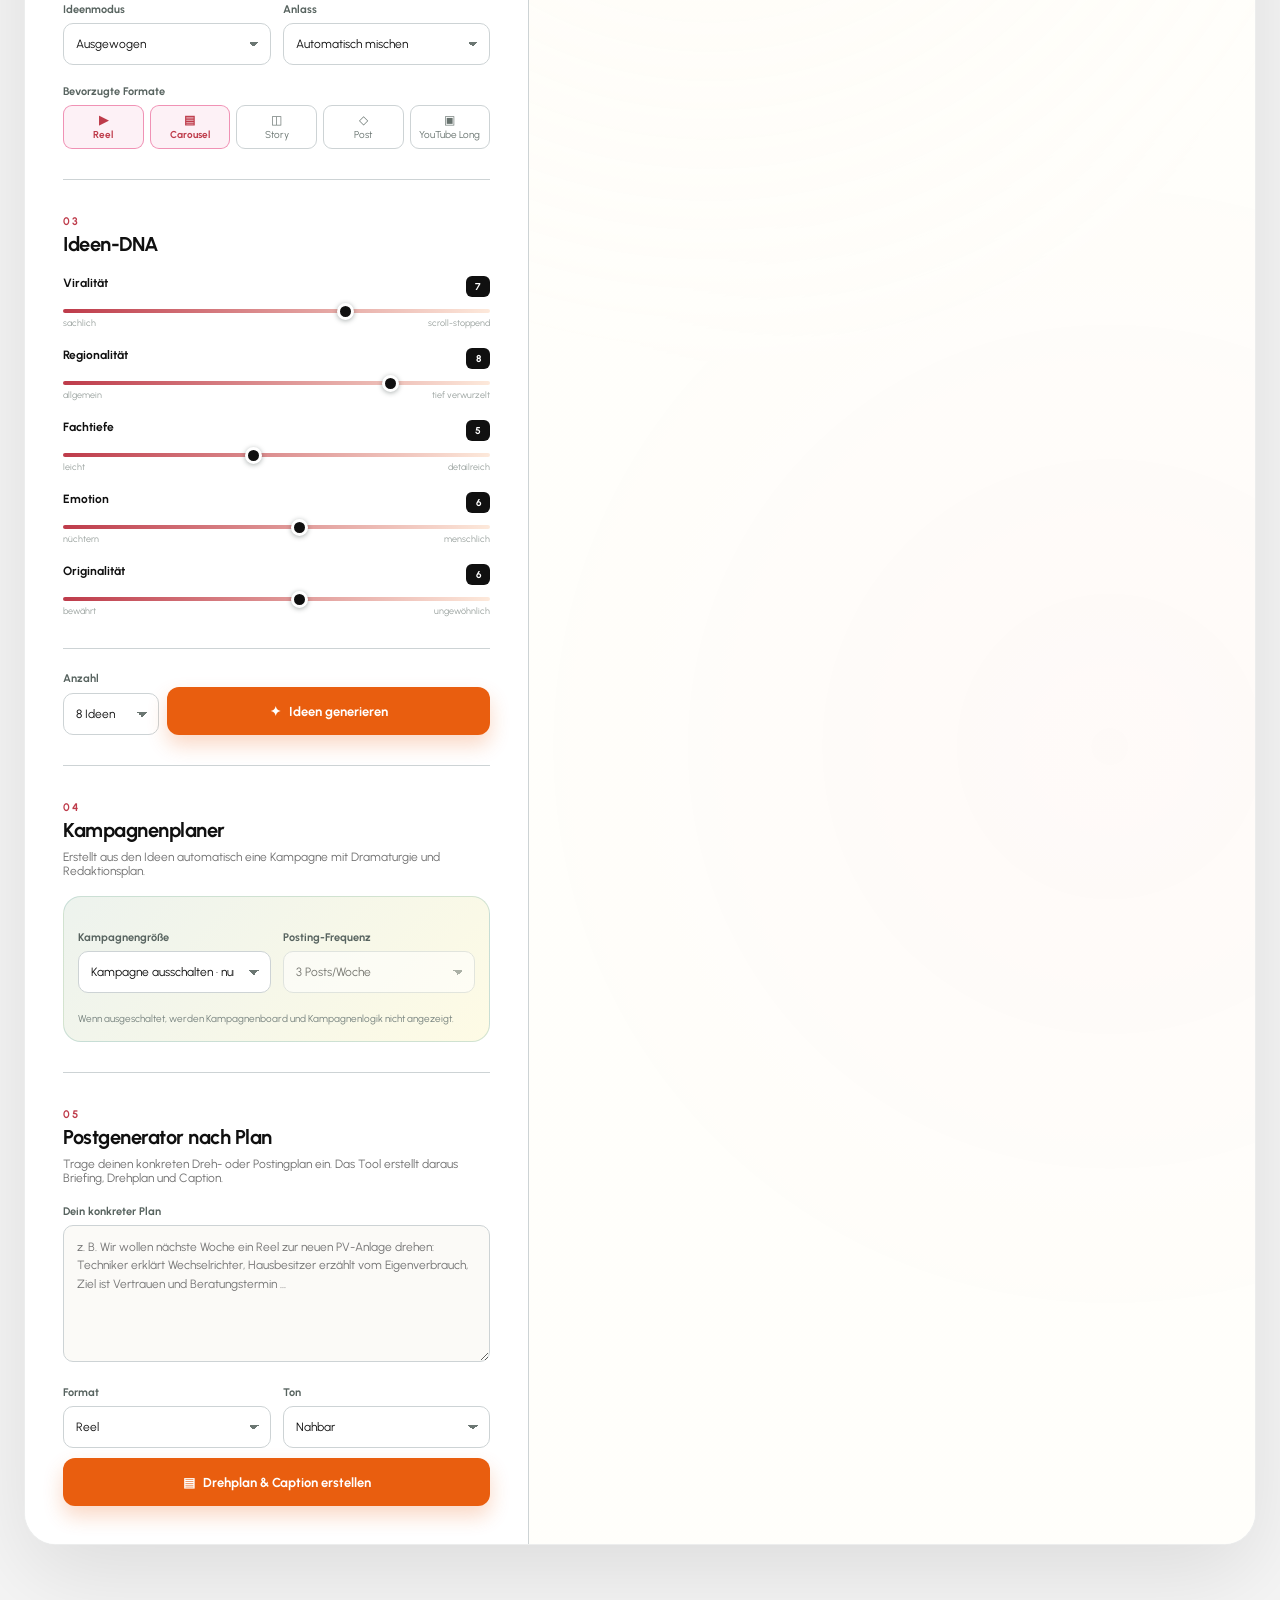
==== commit c87d37a7: "Remove global series length selector" ====
--- a/index.html
+++ b/index.html
@@ -248,17 +248,6 @@
               <option value="8" selected>8 Ideen</option>
               <option value="12">12 Ideen</option>
             </select>
-            <label for="seriesLength">Serie</label>
-            <select id="seriesLength">
-              <option value="3">3 Teile</option>
-              <option value="4">4 Teile</option>
-              <option value="5" selected>5 Teile</option>
-              <option value="6">6 Teile</option>
-              <option value="7">7 Teile</option>
-              <option value="8">8 Teile</option>
-              <option value="9">9 Teile</option>
-              <option value="10">10 Teile</option>
-            </select>
             <button class="generate-button" id="generateButton" type="button">
               <span>✦</span> Ideen generieren
             </button>
--- a/styles.css
+++ b/styles.css
@@ -740,7 +740,7 @@
 
 .generation-footer {
   display: grid;
-  grid-template-columns: 86px 86px 1fr;
+  grid-template-columns: 96px 1fr;
   gap: 8px;
   align-items: end;
   margin-top: 32px;
@@ -762,18 +762,8 @@
   grid-row: 2;
 }
 
-.generation-footer label[for="seriesLength"] {
+.generation-footer .generate-button {
   grid-column: 2;
-  grid-row: 1;
-}
-
-#seriesLength {
-  grid-column: 2;
-  grid-row: 2;
-}
-
-.generation-footer .generate-button {
-  grid-column: 3;
   grid-row: 1 / 3;
 }
 
@@ -2518,8 +2508,8 @@
   }
 
   .generation-footer .generate-button {
-    grid-column: 1 / -1;
-    grid-row: 3;
+    grid-column: 2;
+    grid-row: 1 / 3;
   }
 
   .idea-details {
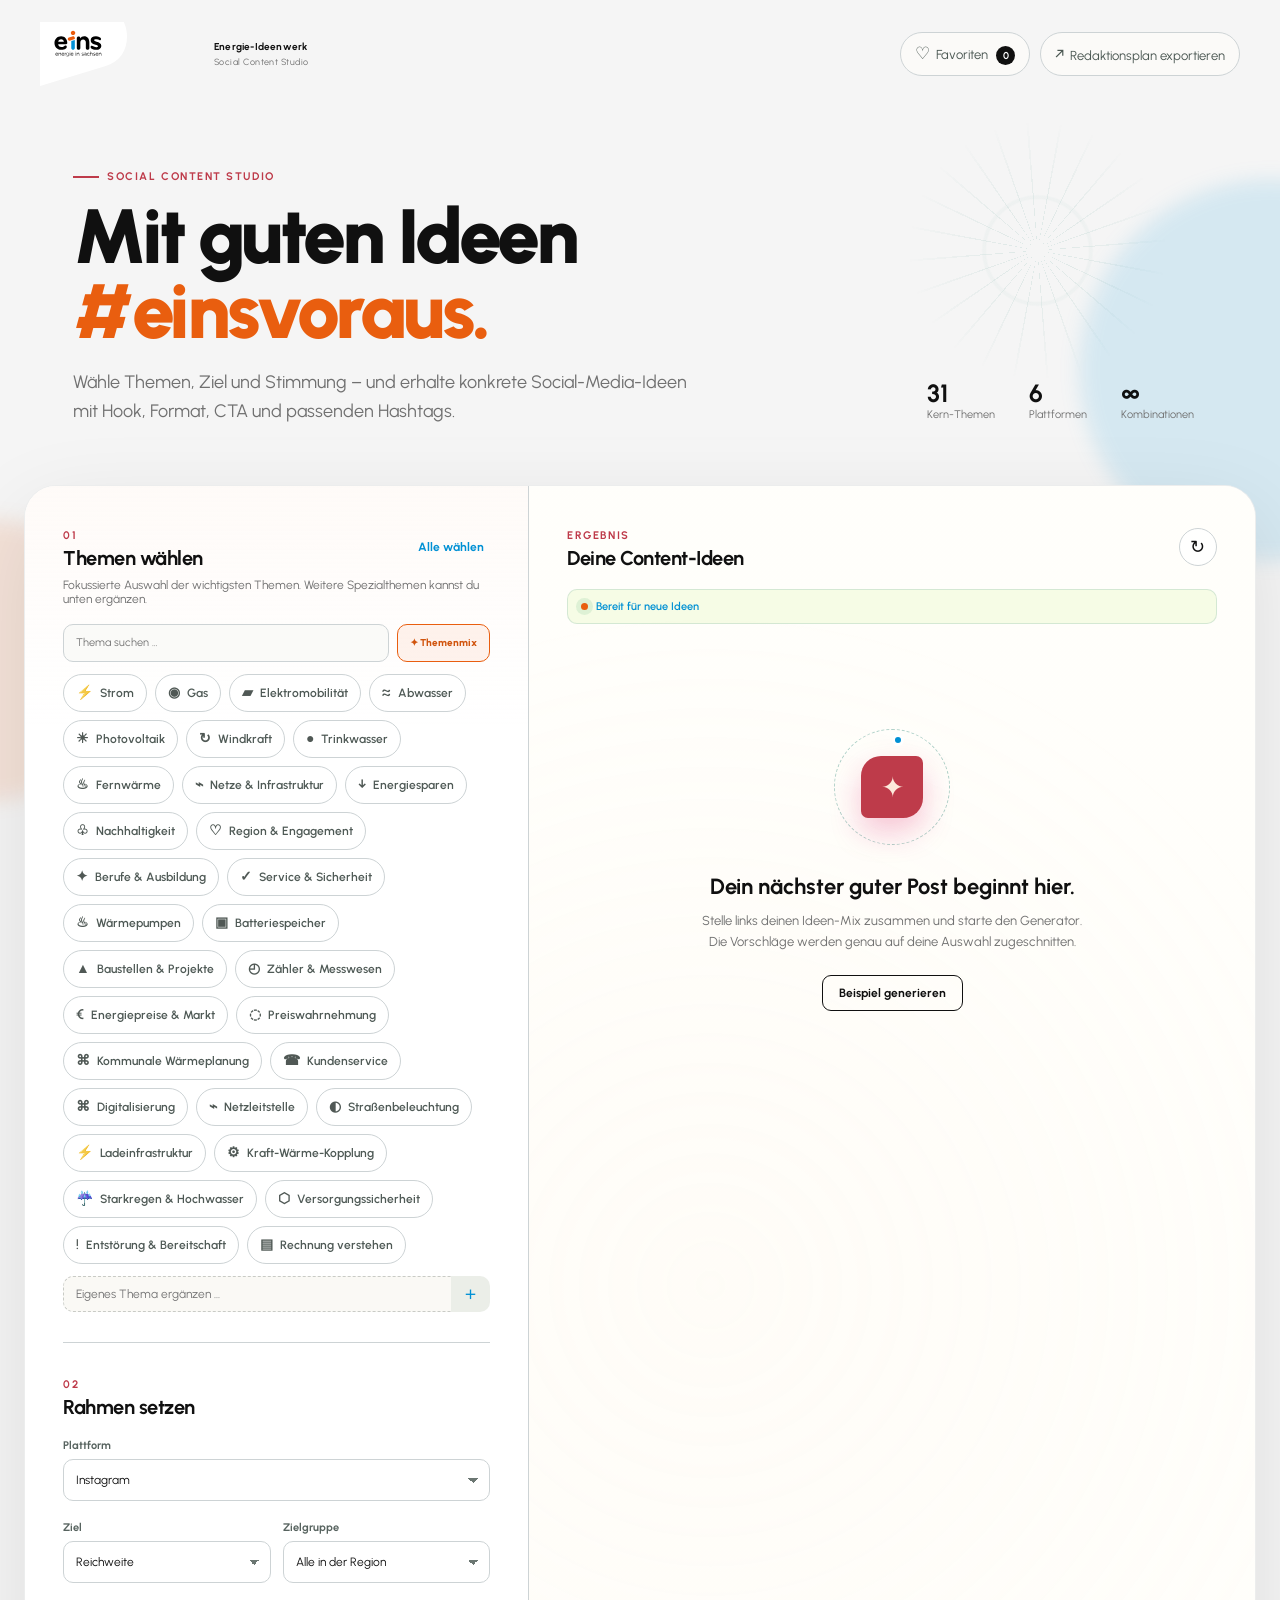
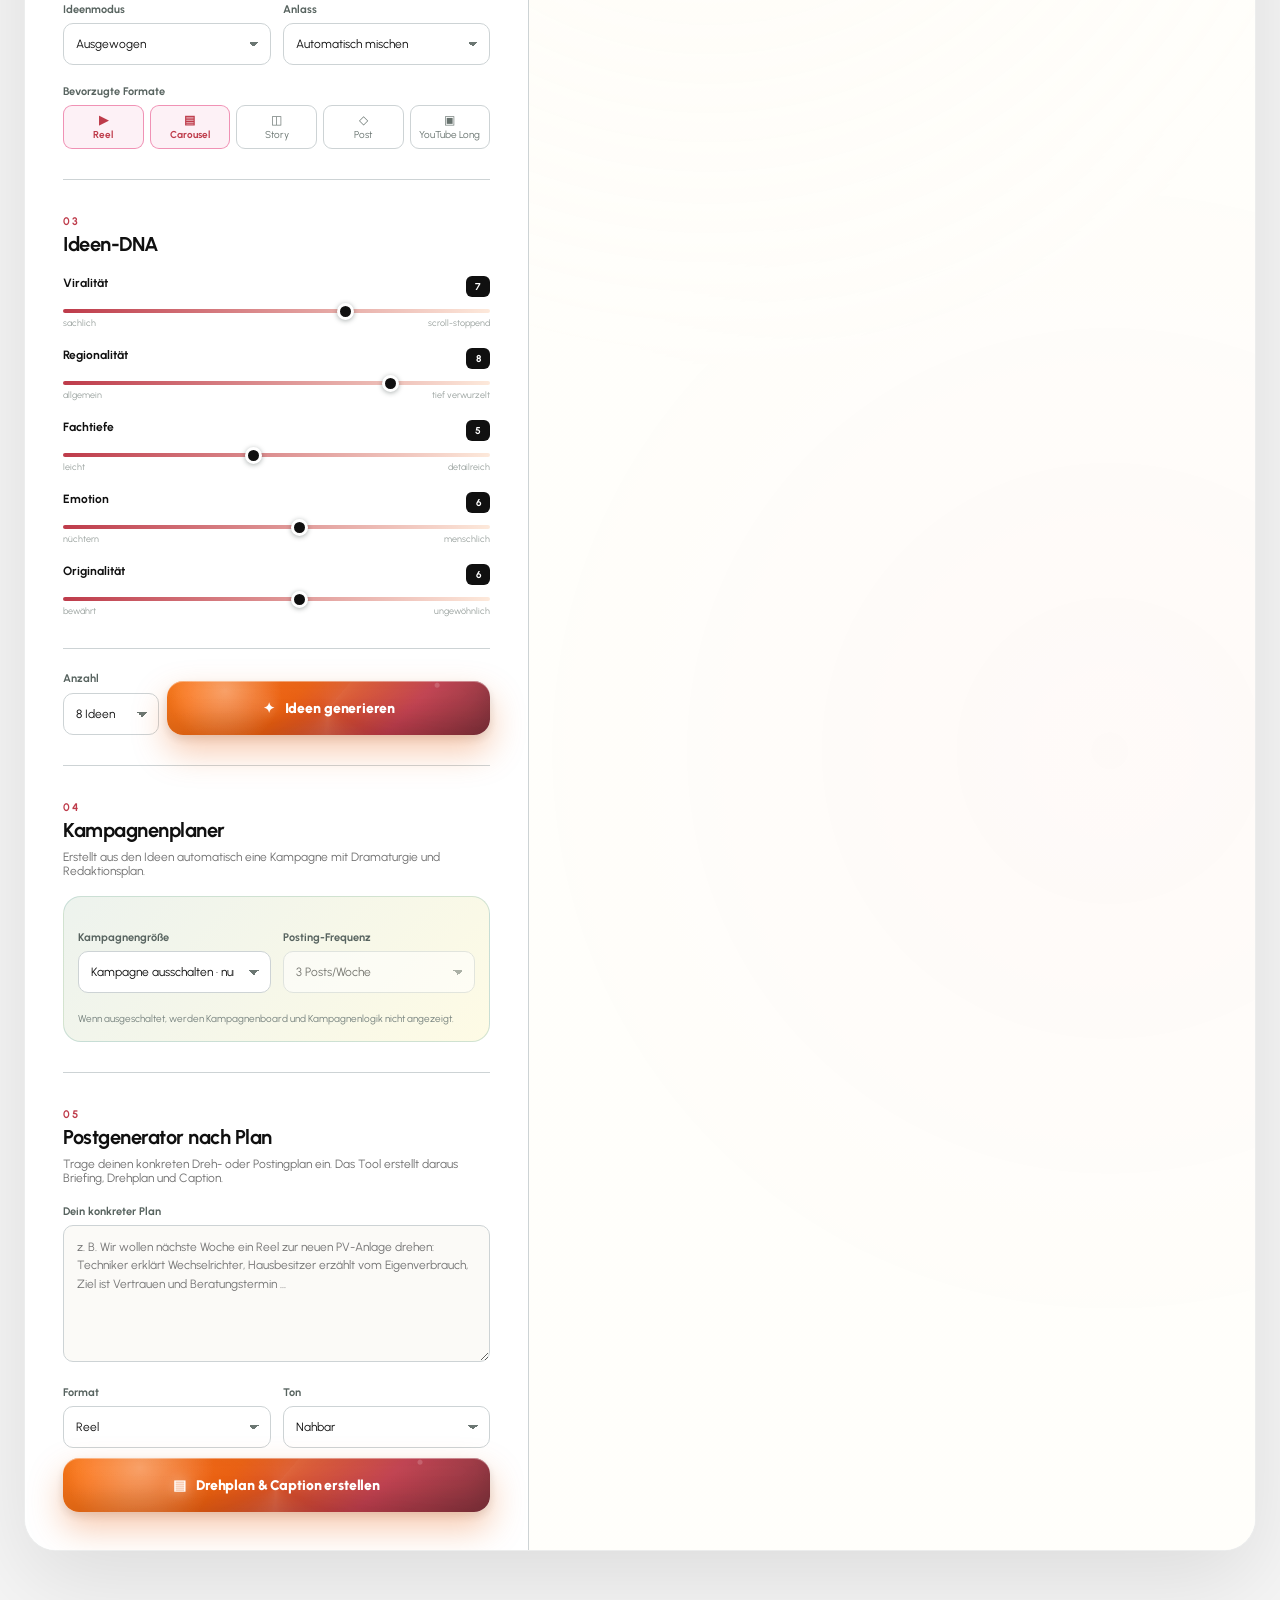
==== commit 0778b9ab: "Simplify studio for mobile" ====
--- a/index.html
+++ b/index.html
@@ -435,7 +435,7 @@
           <h2>Post gestalten</h2>
         </div>
         <div class="studio-status">
-          <span><i></i> Änderungen werden live übernommen</span>
+          <span><i></i> Mobil optimierte Vorschau</span>
         </div>
         <button class="icon-button" id="closePostStudio" type="button" aria-label="Studio schließen">×</button>
       </div>
@@ -448,7 +448,6 @@
               <span id="studioSlideLabel">Motiv 1 von 1</span>
             </div>
             <div class="visual-toolbar-actions">
-              <span class="tool-hint">↖ Element wählen · ziehen zum Verschieben</span>
               <button id="regenerateVisual" class="small-studio-button" type="button">↻ Neue Variante</button>
             </div>
           </div>
@@ -460,7 +459,6 @@
               <span></span> Video-Vorschau
             </div>
           </div>
-          <p class="canvas-help">Element im Motiv anklicken und mit der Maus verschieben.</p>
           <div class="slide-strip" id="slideStrip"></div>
           <p class="studio-note" id="studioNote">
             Das Motiv wird lokal erstellt und kann direkt als PNG heruntergeladen werden.
@@ -468,96 +466,13 @@
         </section>
 
         <section class="caption-workbench">
-          <div class="editor-heading">
-            <div>
-              <span class="step">AUSGEWÄHLTE EBENE</span>
-              <h3 id="selectedLayerName">Titel</h3>
-            </div>
-            <div class="history-actions">
-              <button id="undoDesign" type="button" title="Rückgängig">↶</button>
-              <button id="redoDesign" type="button" title="Wiederholen">↷</button>
-              <button id="resetDesign" type="button" title="Design zurücksetzen">Reset</button>
-            </div>
-          </div>
-
-          <div class="layer-list" id="layerList">
-            <button type="button" data-layer="image">▧ Foto</button>
-            <button type="button" data-layer="logo">Logo</button>
-            <button type="button" data-layer="kicker">Thema</button>
-            <button type="button" data-layer="title" class="active">Titel</button>
-            <button type="button" data-layer="body">Unterzeile</button>
-            <button type="button" data-layer="footer">Fußzeile</button>
-          </div>
-
-          <div class="element-controls" id="textElementControls">
-            <div class="edit-callout"><strong>Live-Editor</strong> – jede Änderung erscheint sofort links im Motiv.</div>
-            <label for="elementText">Textinhalt</label>
-            <textarea id="elementText" rows="3"></textarea>
-            <label class="color-label" for="elementColor">Textfarbe</label>
-            <div class="color-control">
-              <input id="elementColor" type="color" value="#ffffff" />
-              <div class="color-swatches" id="colorSwatches" aria-label="Markenfarben">
-                <button type="button" data-color="#ffffff" style="--swatch:#ffffff" aria-label="Weiß"></button>
-                <button type="button" data-color="#101010" style="--swatch:#101010" aria-label="Schwarz"></button>
-                <button type="button" data-color="#e95e0f" style="--swatch:#e95e0f" aria-label="Orange"></button>
-                <button type="button" data-color="#be3b4a" style="--swatch:#be3b4a" aria-label="Rot"></button>
-                <button type="button" data-color="#0090d4" style="--swatch:#0090d4" aria-label="Blau"></button>
-                <button type="button" data-color="#fde9db" style="--swatch:#fde9db" aria-label="Creme"></button>
-              </div>
-              <span id="elementColorHex">#FFFFFF</span>
-            </div>
-            <div class="background-color-control" id="backgroundColorControl" hidden>
-              <label for="elementBackground">Flächenfarbe</label>
-              <div class="compact-color-control">
-                <input id="elementBackground" type="color" value="#0090d4" />
-                <span id="elementBackgroundHex">#0090D4</span>
-              </div>
-            </div>
-            <div class="control-grid">
-              <div class="wide-control">
-                <label for="elementFont">Schriftart</label>
-                <select id="elementFont">
-                  <option value="Urbanist">Urbanist · Energie-Ideenwerk-Stil</option>
-                  <option value="Arial">Arial · Neutral</option>
-                  <option value="Georgia">Georgia · Editorial</option>
-                  <option value="Impact">Impact · Plakativ</option>
-                  <option value="Courier New">Courier New · Technisch</option>
-                  <option value="Trebuchet MS">Trebuchet · Modern</option>
-                </select>
-              </div>
+          <div class="studio-simple-panel">
+            <div class="editor-heading compact-editor-heading">
               <div>
-                <label for="elementAlign">Ausrichtung</label>
-                <select id="elementAlign">
-                  <option value="left">Links</option>
-                  <option value="center">Mittig</option>
-                  <option value="right">Rechts</option>
-                </select>
-              </div>
-              <div>
-                <label for="elementWeight">Schriftstärke</label>
-                <select id="elementWeight">
-                  <option value="500">Normal</option>
-                  <option value="700">Fett</option>
-                  <option value="900">Extra fett</option>
-                </select>
-              </div>
-              <div class="wide-control">
-                <div class="control-label"><label for="elementSize">Größe</label><output id="elementSizeValue">70</output></div>
-                <input id="elementSize" type="range" min="16" max="130" value="70" />
-              </div>
-              <div class="wide-control">
-                <div class="control-label"><label for="elementOpacity">Deckkraft</label><output id="elementOpacityValue">100%</output></div>
-                <input id="elementOpacity" type="range" min="0" max="100" value="100" />
-              </div>
-              <div class="wide-control">
-                <div class="control-label"><label for="elementSpacing">Zeichenabstand</label><output id="elementSpacingValue">0</output></div>
-                <input id="elementSpacing" type="range" min="-3" max="12" value="0" />
-              </div>
-            </div>
-            <button class="visibility-button" id="toggleLayerVisibility" type="button">◉ Ebene ausblenden</button>
-          </div>
-
-          <div class="element-controls image-controls" id="imageElementControls" hidden>
+                <span class="step">MOTIV & CAPTION</span>
+                <h3>Fertigen Post prüfen</h3>
+              </div>
+            </div>
             <div class="media-browser">
               <div class="media-browser-heading">
                 <div>
@@ -571,18 +486,6 @@
               </div>
               <div class="media-thumbnails" id="mediaThumbnails"></div>
             </div>
-            <div class="control-grid">
-              <div class="wide-control">
-                <div class="control-label"><label for="imageZoom">Bild-Zoom</label><output id="imageZoomValue">100%</output></div>
-                <input id="imageZoom" type="range" min="100" max="190" value="100" />
-              </div>
-              <div class="wide-control">
-                <div class="control-label"><label for="imageBrightness">Helligkeit</label><output id="imageBrightnessValue">100%</output></div>
-                <input id="imageBrightness" type="range" min="55" max="145" value="100" />
-              </div>
-            </div>
-            <label class="upload-image-button" for="customImageInput">＋ Eigenes Foto einsetzen</label>
-            <input id="customImageInput" type="file" accept="image/png,image/jpeg,image/webp" hidden />
             <div class="ai-image-generator">
               <div class="ai-image-heading">
                 <div>
--- a/styles.css
+++ b/styles.css
@@ -34,6 +34,11 @@
   left: 0;
   width: 100%;
   overflow: hidden;
+}
+
+html.studio-scroll-locked {
+  overflow: hidden;
+  overscroll-behavior: none;
 }
 
 button,
@@ -768,32 +773,121 @@
 }
 
 .generate-button {
-  height: 48px;
+  position: relative;
+  isolation: isolate;
+  height: 54px;
   border: 0;
-  border-radius: 12px;
-  background: #e95e0f;
+  border-radius: 16px;
+  background:
+    radial-gradient(circle at 18% 18%, rgba(255, 255, 255, 0.35), transparent 21%),
+    linear-gradient(135deg, #ff7a1a 0%, #e95e0f 38%, #be3b4a 72%, #101010 145%);
   color: white;
   cursor: pointer;
   font-family: "Urbanist", sans-serif;
-  font-size: 13px;
-  font-weight: 700;
-  box-shadow: 0 10px 20px rgba(233, 94, 15, 0.24);
-  transition: 0.2s ease;
+  font-size: 14px;
+  font-weight: 900;
+  letter-spacing: -0.01em;
+  overflow: hidden;
+  box-shadow:
+    0 16px 34px rgba(233, 94, 15, 0.34),
+    0 4px 10px rgba(16, 16, 16, 0.12),
+    inset 0 1px 0 rgba(255, 255, 255, 0.38),
+    inset 0 -14px 24px rgba(0, 0, 0, 0.12);
+  transform: translateZ(0);
+  transition:
+    transform 0.24s ease,
+    box-shadow 0.24s ease,
+    filter 0.24s ease;
+}
+
+.generate-button::before,
+.generate-button::after {
+  content: "";
+  position: absolute;
+  inset: 0;
+  z-index: -1;
+  pointer-events: none;
+}
+
+.generate-button::before {
+  background:
+    linear-gradient(105deg, transparent 0%, transparent 26%, rgba(255, 255, 255, 0.5) 42%, transparent 58%, transparent 100%);
+  transform: translateX(-120%);
+  animation: generateShine 3.2s cubic-bezier(0.4, 0, 0.2, 1) infinite;
+}
+
+.generate-button::after {
+  inset: -55%;
+  background:
+    radial-gradient(circle at 20% 45%, rgba(255, 255, 255, 0.42) 0 3px, transparent 4px),
+    radial-gradient(circle at 66% 30%, rgba(255, 255, 255, 0.34) 0 2px, transparent 3px),
+    radial-gradient(circle at 78% 72%, rgba(255, 255, 255, 0.28) 0 3px, transparent 4px),
+    conic-gradient(from 40deg, rgba(255, 255, 255, 0.22), transparent 22%, rgba(255, 255, 255, 0.2), transparent 58%, rgba(255, 255, 255, 0.18));
+  opacity: 0.52;
+  animation: generateAura 7s linear infinite;
 }
 
 .generate-button:hover {
-  background: #d1540d;
-  transform: translateY(-2px);
-  box-shadow: 0 13px 25px rgba(223, 29, 103, 0.3);
+  filter: saturate(1.1) brightness(1.04);
+  transform: translateY(-3px) scale(1.012);
+  box-shadow:
+    0 22px 44px rgba(233, 94, 15, 0.42),
+    0 8px 20px rgba(190, 59, 74, 0.2),
+    inset 0 1px 0 rgba(255, 255, 255, 0.48),
+    inset 0 -14px 24px rgba(0, 0, 0, 0.1);
 }
 
 .generate-button:active {
-  transform: translateY(0);
+  transform: translateY(-1px) scale(0.985);
 }
 
 .generate-button span {
-  margin-right: 5px;
+  display: inline-block;
+  margin-right: 7px;
   color: white;
+  filter: drop-shadow(0 0 7px rgba(255, 255, 255, 0.55));
+  animation: generateSpark 1.9s ease-in-out infinite;
+}
+
+@keyframes generateShine {
+  0%,
+  36% {
+    transform: translateX(-130%) skewX(-18deg);
+  }
+  58%,
+  100% {
+    transform: translateX(130%) skewX(-18deg);
+  }
+}
+
+@keyframes generateAura {
+  0% {
+    transform: rotate(0deg) scale(1);
+  }
+  50% {
+    transform: rotate(180deg) scale(1.08);
+  }
+  100% {
+    transform: rotate(360deg) scale(1);
+  }
+}
+
+@keyframes generateSpark {
+  0%,
+  100% {
+    transform: translateY(0) rotate(0deg) scale(1);
+  }
+  45% {
+    transform: translateY(-1px) rotate(12deg) scale(1.18);
+  }
+}
+
+@media (prefers-reduced-motion: reduce) {
+  .generate-button::before,
+  .generate-button::after,
+  .generate-button span {
+    animation: none;
+  }
 }
 
 .icon-button {
@@ -1101,6 +1195,115 @@
   color: #5e6a66;
   font-size: 12px;
   line-height: 1.65;
+}
+
+.concept-brief {
+  display: grid;
+  gap: 8px;
+  margin-top: 14px;
+}
+
+.concept-brief div {
+  position: relative;
+  padding: 10px 12px 10px 34px;
+  border: 1px solid rgba(0, 144, 215, 0.12);
+  border-radius: 13px;
+  background: rgba(248, 250, 248, 0.85);
+}
+
+.concept-brief div::before {
+  content: "";
+  position: absolute;
+  top: 16px;
+  left: 14px;
+  width: 7px;
+  height: 7px;
+  border-radius: 999px;
+  background: linear-gradient(135deg, var(--teal), var(--green));
+  box-shadow: 0 0 0 5px rgba(0, 144, 215, 0.08);
+}
+
+.concept-brief span {
+  display: block;
+  margin-bottom: 3px;
+  color: #8d9692;
+  font-size: 8px;
+  font-weight: 900;
+  letter-spacing: 0.09em;
+  text-transform: uppercase;
+}
+
+.concept-brief p {
+  margin: 0;
+  color: #56615d;
+  font-size: 11px;
+  line-height: 1.5;
+}
+
+.ready-post-box {
+  position: relative;
+  display: grid;
+  gap: 6px;
+  margin-top: 14px;
+  padding: 14px;
+  border: 1px solid rgba(233, 94, 15, 0.18);
+  border-radius: 16px;
+  background:
+    linear-gradient(135deg, rgba(233, 94, 15, 0.08), rgba(0, 144, 215, 0.06)),
+    #fffdfa;
+}
+
+.ready-post-box span {
+  color: var(--pink);
+  font-size: 8px;
+  font-weight: 900;
+  letter-spacing: 0.1em;
+  text-transform: uppercase;
+}
+
+.ready-post-box strong {
+  color: var(--ink);
+  font-size: 14px;
+  line-height: 1.25;
+}
+
+.ready-post-box p,
+.ready-post-box small {
+  margin: 0;
+  color: #58635f;
+  font-size: 11px;
+  line-height: 1.55;
+}
+
+.ready-post-box ul {
+  display: grid;
+  gap: 7px;
+  margin: 4px 0 2px;
+  padding: 0;
+  list-style: none;
+}
+
+.ready-post-box li {
+  position: relative;
+  padding-left: 18px;
+  color: #263531;
+  font-size: 11px;
+  font-weight: 700;
+  line-height: 1.45;
+}
+
+.ready-post-box li::before {
+  content: "✓";
+  position: absolute;
+  top: 0;
+  left: 0;
+  color: var(--teal);
+  font-size: 11px;
+  font-weight: 900;
+}
+
+.ready-post-box small {
+  color: #7b8581;
 }
 
 .strategy-panel {
@@ -1791,8 +1994,9 @@
   border-radius: 12px;
   background: white;
   box-shadow: 0 24px 60px rgba(18, 32, 29, 0.24);
-  cursor: move;
-  touch-action: none;
+  cursor: default;
+  touch-action: pan-y;
+  user-select: none;
 }
 
 .video-indicator {
@@ -1945,6 +2149,21 @@
   border-radius: 14px;
   background: #fafaf8;
   box-shadow: 0 7px 22px rgba(0, 0, 0, 0.035);
+}
+
+.studio-simple-panel {
+  display: grid;
+  gap: 16px;
+}
+
+.compact-editor-heading {
+  position: static;
+  z-index: auto;
+  margin: 0;
+  padding: 0 0 14px;
+  border-bottom: 1px solid #eceeeb;
+  background: transparent;
+  backdrop-filter: none;
 }
 
 .media-browser {
@@ -2530,32 +2749,59 @@
   }
 
   .post-studio-dialog {
-    width: calc(100% - 16px);
-    height: calc(100dvh - 16px);
-    max-height: calc(100dvh - 16px);
-  }
-
-  .studio-header,
+    width: 100%;
+    height: 100dvh;
+    max-height: 100dvh;
+    max-width: 100%;
+    margin: 0;
+    border: 0;
+    border-radius: 0;
+    overscroll-behavior: contain;
+  }
+
+  .studio-header {
+    grid-template-columns: 1fr auto;
+    gap: 12px;
+    padding: 14px 16px;
+  }
+
+  .studio-status {
+    display: none;
+  }
+
   .visual-workbench,
   .caption-workbench {
-    padding: 18px;
+    padding: 16px;
   }
 
   .studio-layout {
     max-height: none;
+    overflow-y: auto;
+    overscroll-behavior: contain;
+    -webkit-overflow-scrolling: touch;
   }
 
   .canvas-stage {
-    min-height: 400px;
-    padding: 10px;
+    min-height: 0;
+    padding: 8px;
+    border-radius: 16px;
   }
 
   #postCanvas {
-    max-height: 480px;
+    max-height: min(52dvh, 430px);
+    touch-action: pan-y;
   }
 
   .studio-settings,
   .studio-actions {
     grid-template-columns: 1fr;
   }
-}
+
+  .media-thumbnails {
+    grid-template-columns: repeat(3, 1fr);
+  }
+
+  #captionText {
+    min-height: 180px;
+  }
+}
